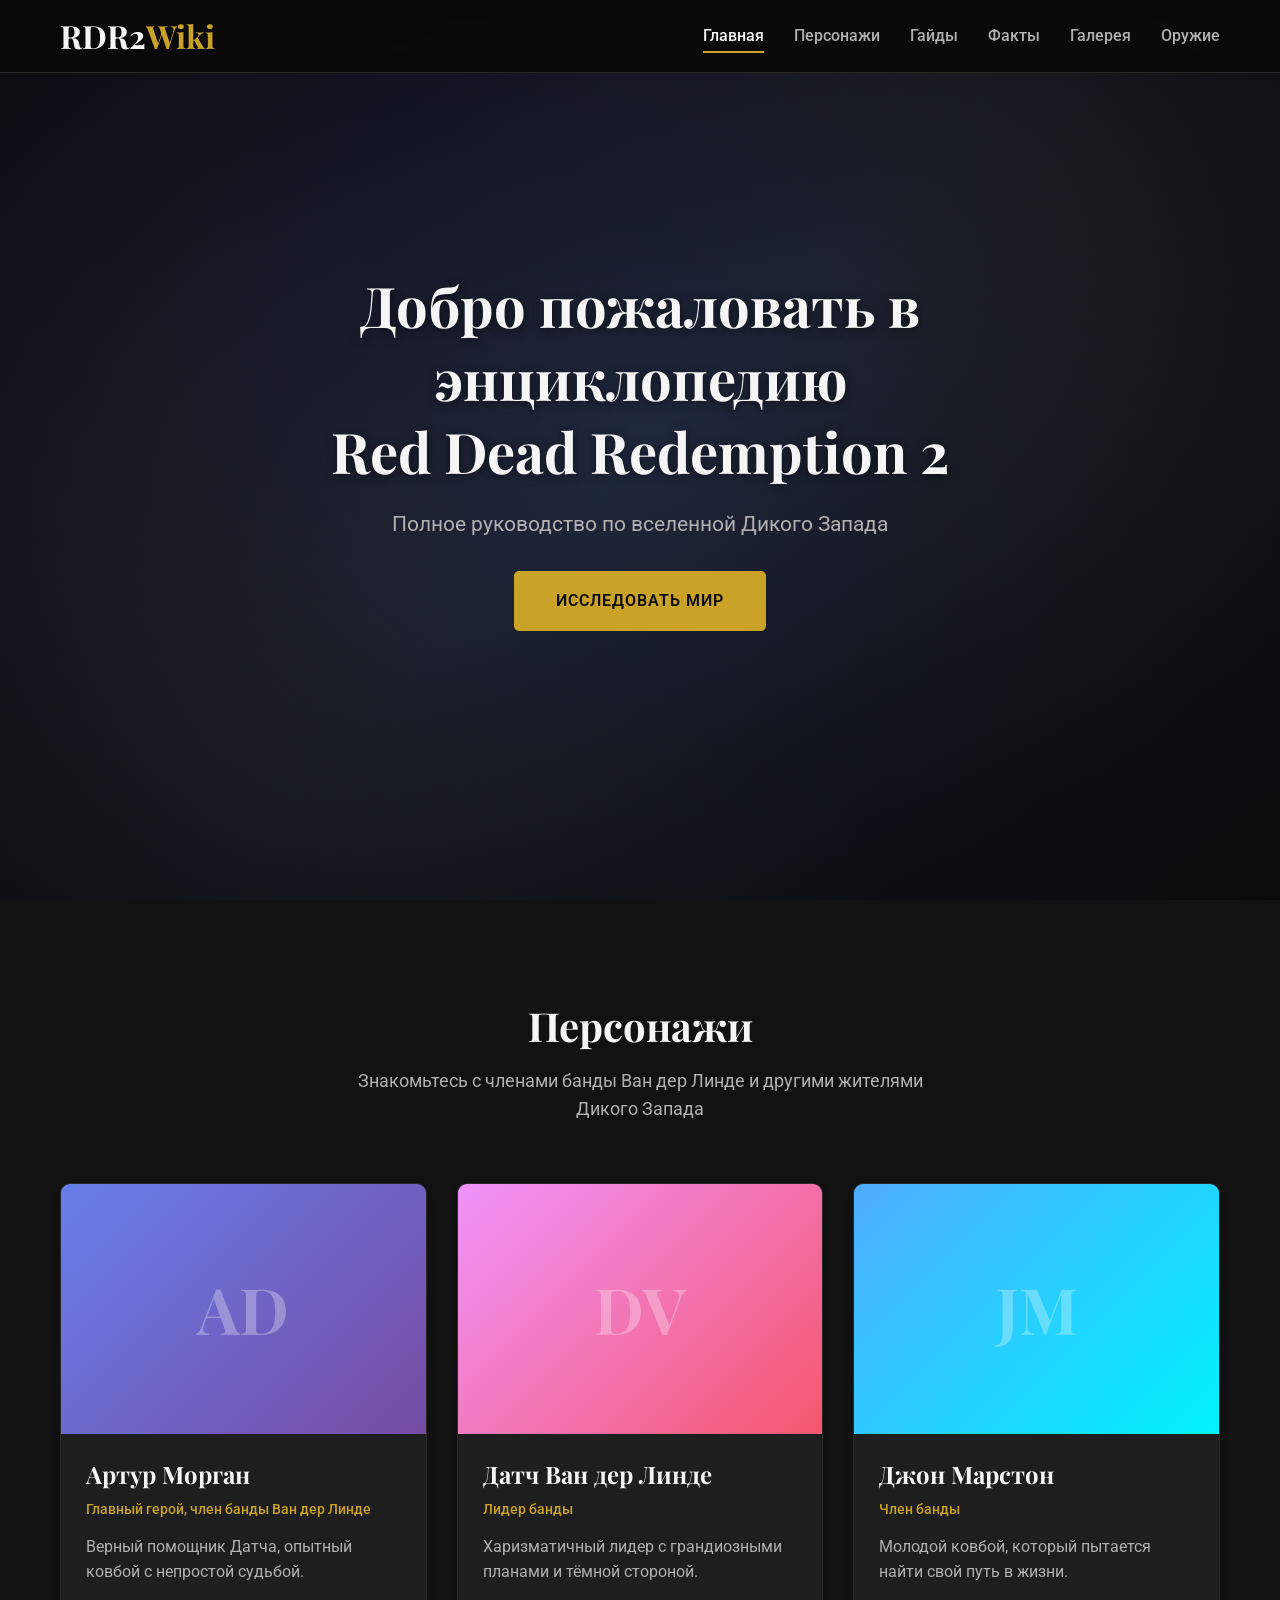
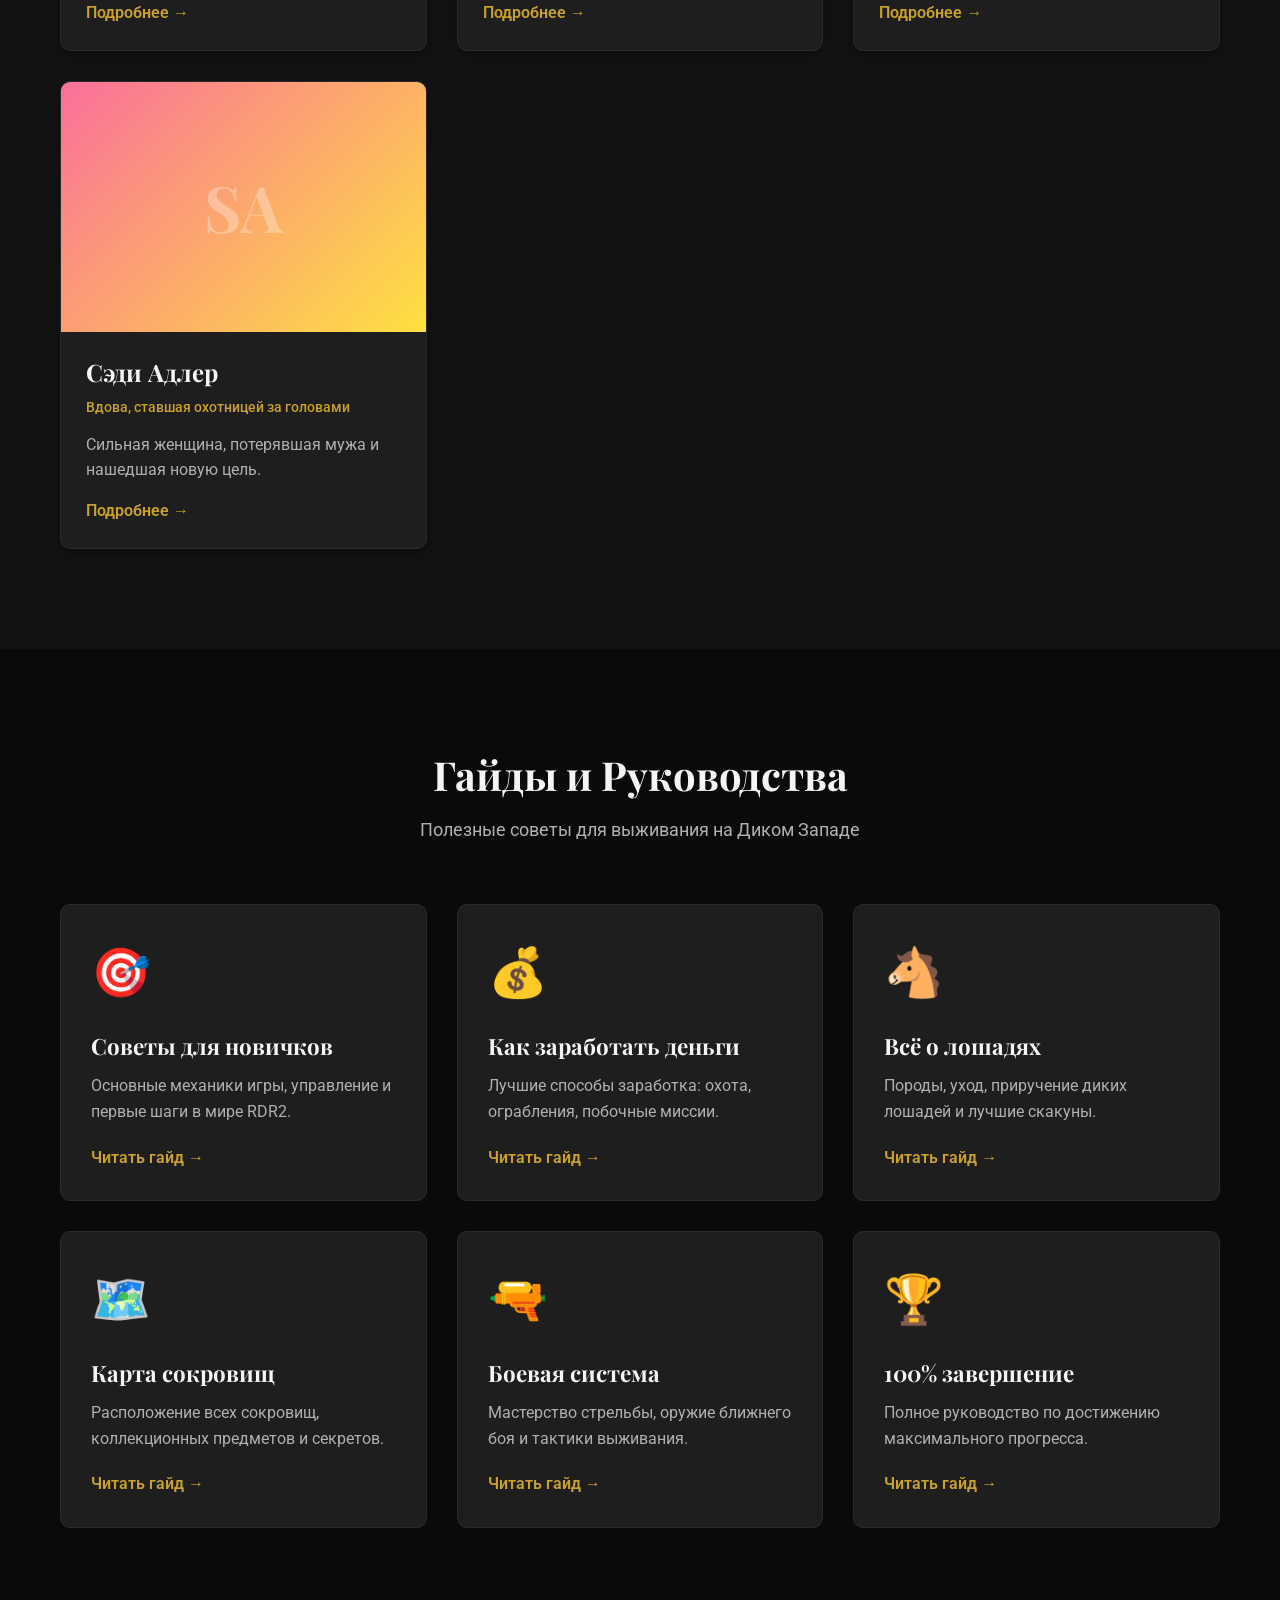
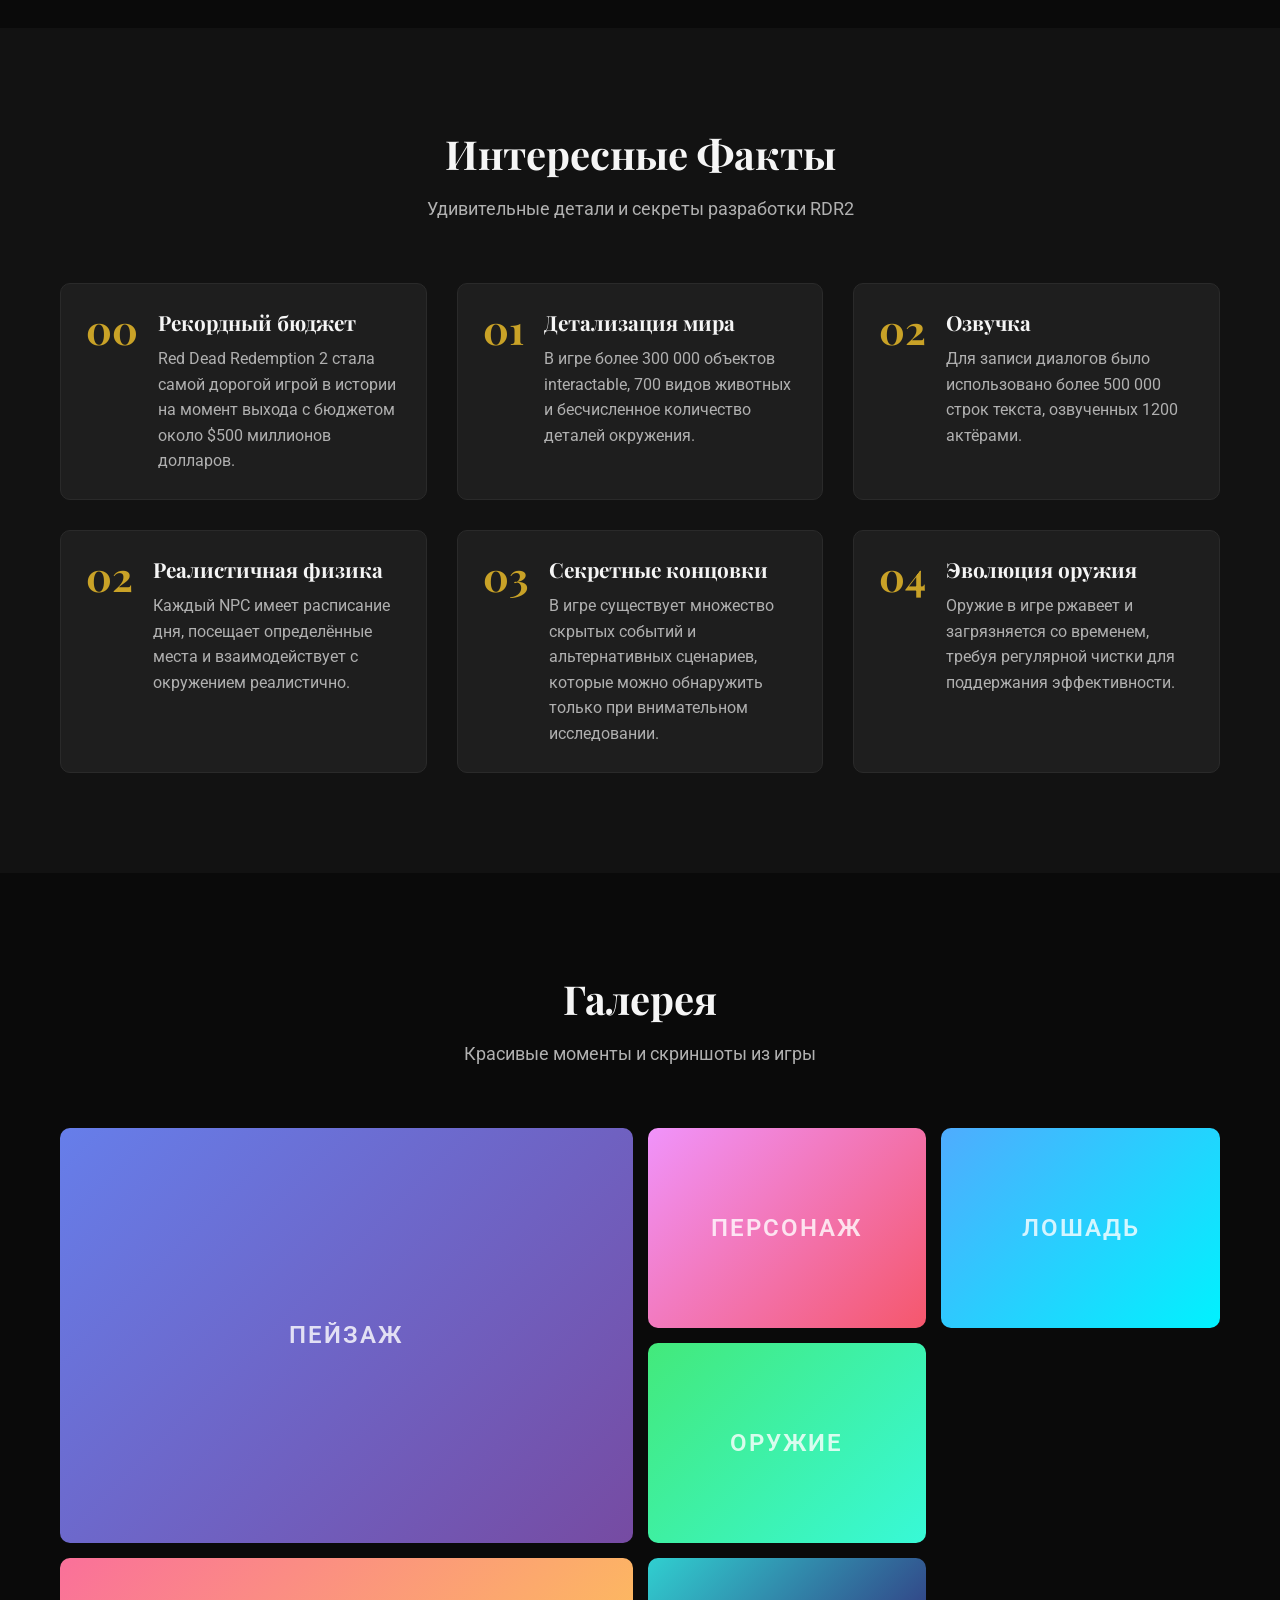
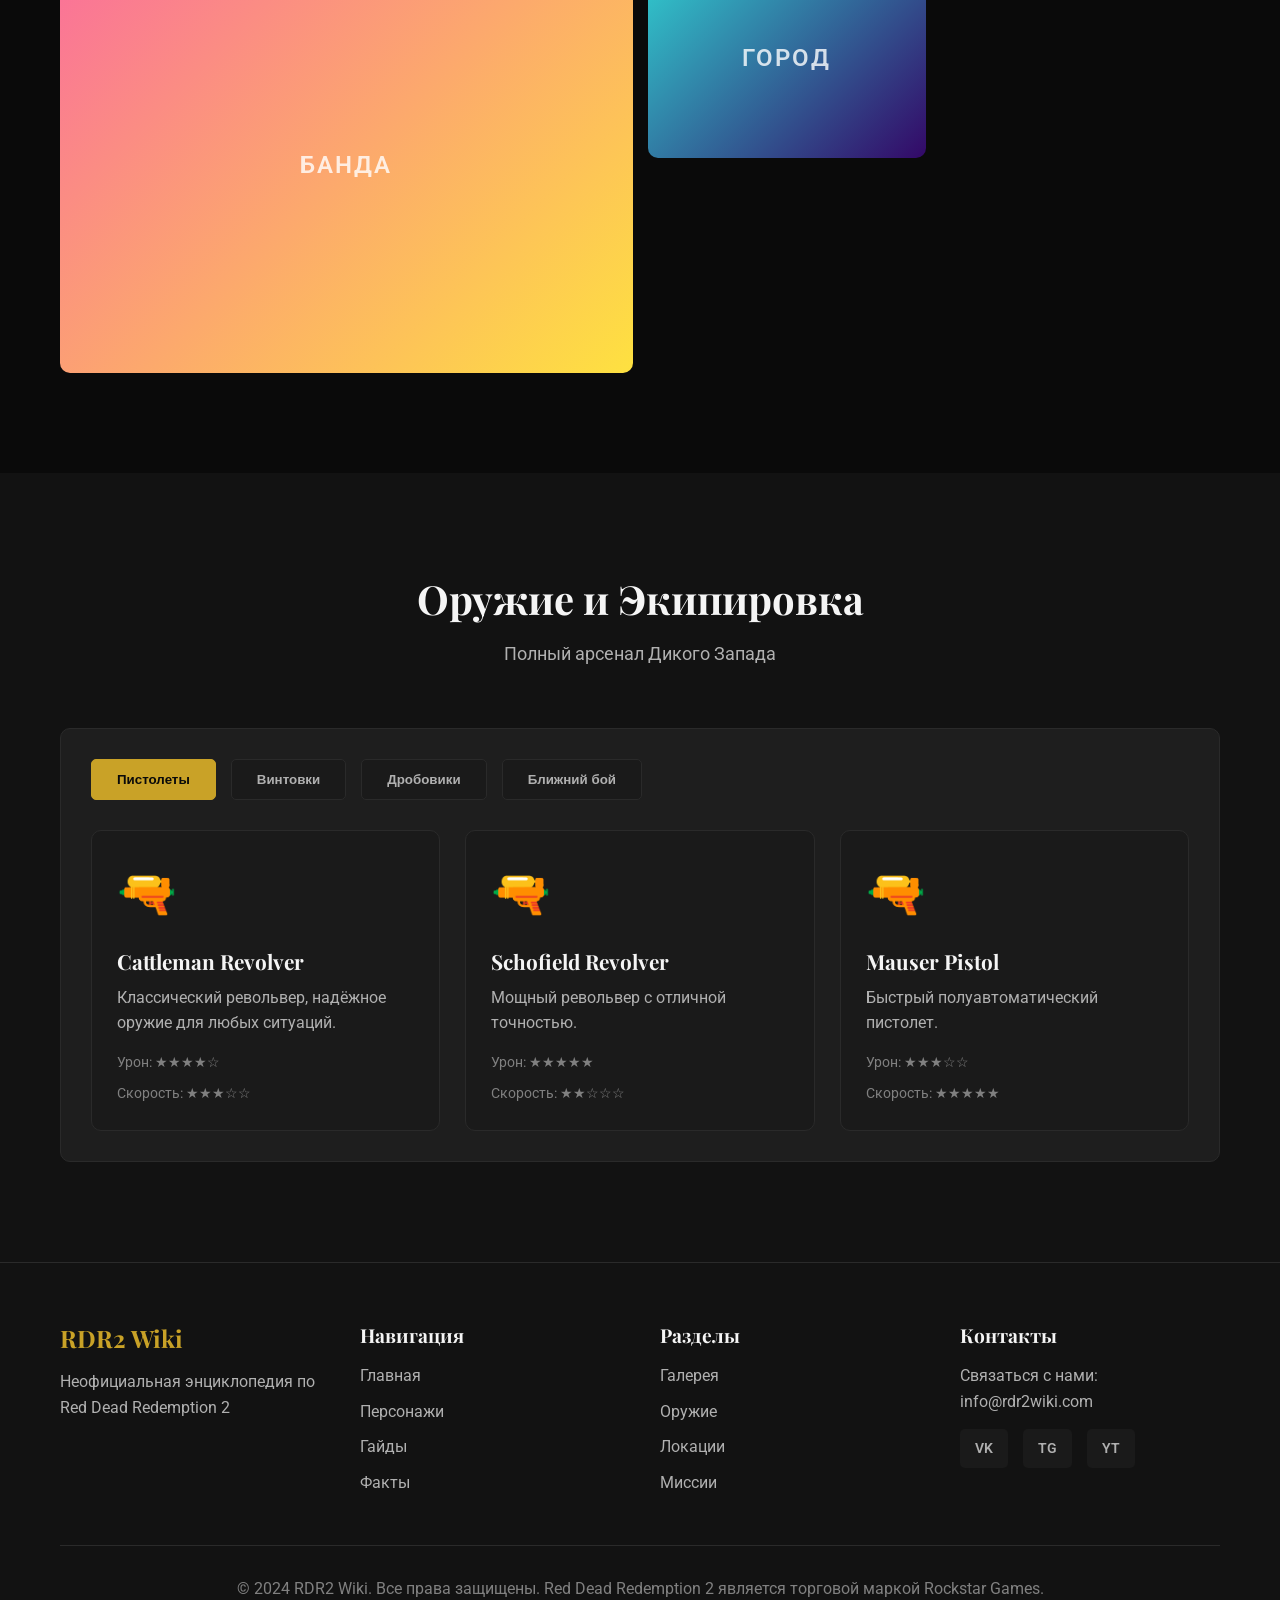
==== index.html @ 4869a769 "**RDR2 Encyclopedia Website Implementation** Key features implemented: - Created responsive dark-the" ====
<!DOCTYPE html>
<html lang="ru">
<head>
    <meta charset="UTF-8">
    <meta name="viewport" content="width=device-width, initial-scale=1.0">
    <title>RDR2 Encyclopedia - Red Dead Redemption 2</title>
    <link rel="stylesheet" href="styles.css">
    <link href="https://fonts.googleapis.com/css2?family=Playfair+Display:wght@400;700&family=Roboto:wght@300;400;500;700&display=swap" rel="stylesheet">
</head>
<body>
    <!-- Header / Navigation -->
    <header class="header">
        <div class="container">
            <div class="header-content">
                <div class="logo">
                    <h1>RDR2<span>Wiki</span></h1>
                </div>
                <nav class="nav">
                    <ul class="nav-list">
                        <li><a href="#home" class="nav-link active">Главная</a></li>
                        <li><a href="#characters" class="nav-link">Персонажи</a></li>
                        <li><a href="#guides" class="nav-link">Гайды</a></li>
                        <li><a href="#facts" class="nav-link">Факты</a></li>
                        <li><a href="#gallery" class="nav-link">Галерея</a></li>
                        <li><a href="#weapons" class="nav-link">Оружие</a></li>
                    </ul>
                </nav>
                <button class="mobile-menu-btn" aria-label="Меню">
                    <span></span>
                    <span></span>
                    <span></span>
                </button>
            </div>
        </div>
    </header>

    <!-- Mobile Menu -->
    <div class="mobile-menu">
        <ul class="mobile-nav-list">
            <li><a href="#home" class="mobile-nav-link">Главная</a></li>
            <li><a href="#characters" class="mobile-nav-link">Персонажи</a></li>
            <li><a href="#guides" class="mobile-nav-link">Гайды</a></li>
            <li><a href="#facts" class="mobile-nav-link">Факты</a></li>
            <li><a href="#gallery" class="mobile-nav-link">Галерея</a></li>
            <li><a href="#weapons" class="mobile-nav-link">Оружие</a></li>
        </ul>
    </div>

    <!-- Hero Section -->
    <section id="home" class="hero">
        <div class="hero-overlay"></div>
        <div class="container">
            <div class="hero-content">
                <h2 class="hero-title">Добро пожаловать в энциклопедию<br>Red Dead Redemption 2</h2>
                <p class="hero-subtitle">Полное руководство по вселенной Дикого Запада</p>
                <a href="#characters" class="btn btn-primary">Исследовать мир</a>
            </div>
        </div>
    </section>

    <!-- Characters Section -->
    <section id="characters" class="section characters">
        <div class="container">
            <h2 class="section-title">Персонажи</h2>
            <p class="section-subtitle">Знакомьтесь с членами банды Ван дер Линде и другими жителями Дикого Запада</p>
            
            <div class="characters-grid">
                <div class="character-card">
                    <div class="character-image" style="background: linear-gradient(135deg, #667eea 0%, #764ba2 100%);">
                        <div class="character-placeholder">AD</div>
                    </div>
                    <div class="character-info">
                        <h3>Артур Морган</h3>
                        <p class="character-role">Главный герой, член банды Ван дер Линде</p>
                        <p class="character-desc">Верный помощник Датча, опытный ковбой с непростой судьбой.</p>
                        <a href="#" class="character-link">Подробнее →</a>
                    </div>
                </div>

                <div class="character-card">
                    <div class="character-image" style="background: linear-gradient(135deg, #f093fb 0%, #f5576c 100%);">
                        <div class="character-placeholder">DV</div>
                    </div>
                    <div class="character-info">
                        <h3>Датч Ван дер Линде</h3>
                        <p class="character-role">Лидер банды</p>
                        <p class="character-desc">Харизматичный лидер с грандиозными планами и тёмной стороной.</p>
                        <a href="#" class="character-link">Подробнее →</a>
                    </div>
                </div>

                <div class="character-card">
                    <div class="character-image" style="background: linear-gradient(135deg, #4facfe 0%, #00f2fe 100%);">
                        <div class="character-placeholder">JM</div>
                    </div>
                    <div class="character-info">
                        <h3>Джон Марстон</h3>
                        <p class="character-role">Член банды</p>
                        <p class="character-desc">Молодой ковбой, который пытается найти свой путь в жизни.</p>
                        <a href="#" class="character-link">Подробнее →</a>
                    </div>
                </div>

                <div class="character-card">
                    <div class="character-image" style="background: linear-gradient(135deg, #fa709a 0%, #fee140 100%);">
                        <div class="character-placeholder">SA</div>
                    </div>
                    <div class="character-info">
                        <h3>Сэди Адлер</h3>
                        <p class="character-role">Вдова, ставшая охотницей за головами</p>
                        <p class="character-desc">Сильная женщина, потерявшая мужа и нашедшая новую цель.</p>
                        <a href="#" class="character-link">Подробнее →</a>
                    </div>
                </div>
            </div>
        </div>
    </section>

    <!-- Guides Section -->
    <section id="guides" class="section guides">
        <div class="container">
            <h2 class="section-title">Гайды и Руководства</h2>
            <p class="section-subtitle">Полезные советы для выживания на Диком Западе</p>
            
            <div class="guides-grid">
                <div class="guide-card">
                    <div class="guide-icon">🎯</div>
                    <h3>Советы для новичков</h3>
                    <p>Основные механики игры, управление и первые шаги в мире RDR2.</p>
                    <a href="#" class="guide-link">Читать гайд →</a>
                </div>

                <div class="guide-card">
                    <div class="guide-icon">💰</div>
                    <h3>Как заработать деньги</h3>
                    <p>Лучшие способы заработка: охота, ограбления, побочные миссии.</p>
                    <a href="#" class="guide-link">Читать гайд →</a>
                </div>

                <div class="guide-card">
                    <div class="guide-icon">🐴</div>
                    <h3>Всё о лошадях</h3>
                    <p>Породы, уход, приручение диких лошадей и лучшие скакуны.</p>
                    <a href="#" class="guide-link">Читать гайд →</a>
                </div>

                <div class="guide-card">
                    <div class="guide-icon">🗺️</div>
                    <h3>Карта сокровищ</h3>
                    <p>Расположение всех сокровищ, коллекционных предметов и секретов.</p>
                    <a href="#" class="guide-link">Читать гайд →</a>
                </div>

                <div class="guide-card">
                    <div class="guide-icon">🔫</div>
                    <h3>Боевая система</h3>
                    <p>Мастерство стрельбы, оружие ближнего боя и тактики выживания.</p>
                    <a href="#" class="guide-link">Читать гайд →</a>
                </div>

                <div class="guide-card">
                    <div class="guide-icon">🏆</div>
                    <h3>100% завершение</h3>
                    <p>Полное руководство по достижению максимального прогресса.</p>
                    <a href="#" class="guide-link">Читать гайд →</a>
                </div>
            </div>
        </div>
    </section>

    <!-- Facts Section -->
    <section id="facts" class="section facts">
        <div class="container">
            <h2 class="section-title">Интересные Факты</h2>
            <p class="section-subtitle">Удивительные детали и секреты разработки RDR2</p>
            
            <div class="facts-container">
                <div class="fact-item">
                    <div class="fact-number">01</div>
                    <div class="fact-content">
                        <h3>Рекордный бюджет</h3>
                        <p>Red Dead Redemption 2 стала самой дорогой игрой в истории на момент выхода с бюджетом около $500 миллионов долларов.</p>
                    </div>
                </div>

                <div class="fact-item">
                    <div class="fact-number">02</div>
                    <div class="fact-content">
                        <h3>Детализация мира</h3>
                        <p>В игре более 300 000 объектов interactable, 700 видов животных и бесчисленное количество деталей окружения.</p>
                    </div>
                </div>

                <div class="fact-item">
                    <div class="fact-number">03</div>
                    <div class="fact-content">
                        <h3>Озвучка</h3>
                        <p>Для записи диалогов было использовано более 500 000 строк текста, озвученных 1200 актёрами.</p>
                    </div>
                </div>

                <div class="fact-item">
                    <div class="fact-number">04</div>
                    <div class="fact-content">
                        <h3>Реалистичная физика</h3>
                        <p>Каждый NPC имеет расписание дня, посещает определённые места и взаимодействует с окружением реалистично.</p>
                    </div>
                </div>

                <div class="fact-item">
                    <div class="fact-number">05</div>
                    <div class="fact-content">
                        <h3>Секретные концовки</h3>
                        <p>В игре существует множество скрытых событий и альтернативных сценариев, которые можно обнаружить только при внимательном исследовании.</p>
                    </div>
                </div>

                <div class="fact-item">
                    <div class="fact-number">06</div>
                    <div class="fact-content">
                        <h3>Эволюция оружия</h3>
                        <p>Оружие в игре ржавеет и загрязняется со временем, требуя регулярной чистки для поддержания эффективности.</p>
                    </div>
                </div>
            </div>
        </div>
    </section>

    <!-- Gallery Section -->
    <section id="gallery" class="section gallery">
        <div class="container">
            <h2 class="section-title">Галерея</h2>
            <p class="section-subtitle">Красивые моменты и скриншоты из игры</p>
            
            <div class="gallery-grid">
                <div class="gallery-item large">
                    <div class="gallery-placeholder" style="background: linear-gradient(135deg, #667eea 0%, #764ba2 100%);">
                        <span>Пейзаж</span>
                    </div>
                </div>
                <div class="gallery-item">
                    <div class="gallery-placeholder" style="background: linear-gradient(135deg, #f093fb 0%, #f5576c 100%);">
                        <span>Персонаж</span>
                    </div>
                </div>
                <div class="gallery-item">
                    <div class="gallery-placeholder" style="background: linear-gradient(135deg, #4facfe 0%, #00f2fe 100%);">
                        <span>Лошадь</span>
                    </div>
                </div>
                <div class="gallery-item">
                    <div class="gallery-placeholder" style="background: linear-gradient(135deg, #43e97b 0%, #38f9d7 100%);">
                        <span>Оружие</span>
                    </div>
                </div>
                <div class="gallery-item large">
                    <div class="gallery-placeholder" style="background: linear-gradient(135deg, #fa709a 0%, #fee140 100%);">
                        <span>Банда</span>
                    </div>
                </div>
                <div class="gallery-item">
                    <div class="gallery-placeholder" style="background: linear-gradient(135deg, #30cfd0 0%, #330867 100%);">
                        <span>Город</span>
                    </div>
                </div>
            </div>
        </div>
    </section>

    <!-- Weapons Section -->
    <section id="weapons" class="section weapons">
        <div class="container">
            <h2 class="section-title">Оружие и Экипировка</h2>
            <p class="section-subtitle">Полный арсенал Дикого Запада</p>
            
            <div class="weapons-tabs">
                <div class="tab-buttons">
                    <button class="tab-btn active" data-tab="pistols">Пистолеты</button>
                    <button class="tab-btn" data-tab="rifles">Винтовки</button>
                    <button class="tab-btn" data-tab="shotguns">Дробовики</button>
                    <button class="tab-btn" data-tab="melee">Ближний бой</button>
                </div>

                <div class="tab-content active" id="pistols">
                    <div class="weapons-grid">
                        <div class="weapon-card">
                            <div class="weapon-icon">🔫</div>
                            <h3>Cattleman Revolver</h3>
                            <p>Классический револьвер, надёжное оружие для любых ситуаций.</p>
                            <div class="weapon-stats">
                                <span>Урон: ★★★★☆</span>
                                <span>Скорость: ★★★☆☆</span>
                            </div>
                        </div>
                        <div class="weapon-card">
                            <div class="weapon-icon">🔫</div>
                            <h3>Schofield Revolver</h3>
                            <p>Мощный револьвер с отличной точностью.</p>
                            <div class="weapon-stats">
                                <span>Урон: ★★★★★</span>
                                <span>Скорость: ★★☆☆☆</span>
                            </div>
                        </div>
                        <div class="weapon-card">
                            <div class="weapon-icon">🔫</div>
                            <h3>Mauser Pistol</h3>
                            <p>Быстрый полуавтоматический пистолет.</p>
                            <div class="weapon-stats">
                                <span>Урон: ★★★☆☆</span>
                                <span>Скорость: ★★★★★</span>
                            </div>
                        </div>
                    </div>
                </div>

                <div class="tab-content" id="rifles">
                    <div class="weapons-grid">
                        <div class="weapon-card">
                            <div class="weapon-icon">🎯</div>
                            <h3>Bolt Action Rifle</h3>
                            <p>Точная винтовка для дальних дистанций.</p>
                            <div class="weapon-stats">
                                <span>Урон: ★★★★★</span>
                                <span>Дальность: ★★★★★</span>
                            </div>
                        </div>
                        <div class="weapon-card">
                            <div class="weapon-icon">🎯</div>
                            <h3>Repeater Carbine</h3>
                            <p>Универсальная винтовка для средних дистанций.</p>
                            <div class="weapon-stats">
                                <span>Урон: ★★★★☆</span>
                                <span>Скорость: ★★★★☆</span>
                            </div>
                        </div>
                    </div>
                </div>

                <div class="tab-content" id="shotguns">
                    <div class="weapons-grid">
                        <div class="weapon-card">
                            <div class="weapon-icon">💥</div>
                            <h3>Pump-Action Shotgun</h3>
                            <p>Мощный дробовик для ближнего боя.</p>
                            <div class="weapon-stats">
                                <span>Урон: ★★★★★</span>
                                <span>Дальность: ★★☆☆☆</span>
                            </div>
                        </div>
                        <div class="weapon-card">
                            <div class="weapon-icon">💥</div>
                            <h3>Double Barrel Shotgun</h3>
                            <p>Двустволка с devastating уроном.</p>
                            <div class="weapon-stats">
                                <span>Урон: ★★★★★</span>
                                <span>Скорость: ★★★☆☆</span>
                            </div>
                        </div>
                    </div>
                </div>

                <div class="tab-content" id="melee">
                    <div class="weapons-grid">
                        <div class="weapon-card">
                            <div class="weapon-icon">🗡️</div>
                            <h3>Kansas Knife</h3>
                            <p>Надёжный нож для ближнего боя.</p>
                            <div class="weapon-stats">
                                <span>Урон: ★★★☆☆</span>
                                <span>Скорость: ★★★★★</span>
                            </div>
                        </div>
                        <div class="weapon-card">
                            <div class="weapon-icon">🪓</div>
                            <h3>Hatchet</h3>
                            <p>Топор для рубки и боя.</p>
                            <div class="weapon-stats">
                                <span>Урон: ★★★★☆</span>
                                <span>Скорость: ★★★☆☆</span>
                            </div>
                        </div>
                    </div>
                </div>
            </div>
        </div>
    </section>

    <!-- Footer -->
    <footer class="footer">
        <div class="container">
            <div class="footer-content">
                <div class="footer-section">
                    <h3>RDR2 Wiki</h3>
                    <p>Неофициальная энциклопедия по Red Dead Redemption 2</p>
                </div>
                <div class="footer-section">
                    <h4>Навигация</h4>
                    <ul>
                        <li><a href="#home">Главная</a></li>
                        <li><a href="#characters">Персонажи</a></li>
                        <li><a href="#guides">Гайды</a></li>
                        <li><a href="#facts">Факты</a></li>
                    </ul>
                </div>
                <div class="footer-section">
                    <h4>Разделы</h4>
                    <ul>
                        <li><a href="#gallery">Галерея</a></li>
                        <li><a href="#weapons">Оружие</a></li>
                        <li><a href="#">Локации</a></li>
                        <li><a href="#">Миссии</a></li>
                    </ul>
                </div>
                <div class="footer-section">
                    <h4>Контакты</h4>
                    <p>Связаться с нами: info@rdr2wiki.com</p>
                    <div class="social-links">
                        <a href="#" class="social-link">VK</a>
                        <a href="#" class="social-link">TG</a>
                        <a href="#" class="social-link">YT</a>
                    </div>
                </div>
            </div>
            <div class="footer-bottom">
                <p>&copy; 2024 RDR2 Wiki. Все права защищены. Red Dead Redemption 2 является торговой маркой Rockstar Games.</p>
            </div>
        </div>
    </footer>

    <script src="script.js"></script>
</body>
</html>
---- styles.css ----
/* ===================================
   RDR2 Encyclopedia - Main Styles
   =================================== */

/* CSS Variables */
:root {
    --bg-primary: #0a0a0a;
    --bg-secondary: #121212;
    --bg-tertiary: #1a1a1a;
    --bg-card: #1e1e1e;
    --text-primary: #f5f5f5;
    --text-secondary: #b0b0b0;
    --text-muted: #808080;
    --accent-primary: #c9a227;
    --accent-secondary: #d4af37;
    --accent-dark: #8b6914;
    --border-color: #2a2a2a;
    --shadow: 0 4px 6px rgba(0, 0, 0, 0.3);
    --shadow-lg: 0 10px 30px rgba(0, 0, 0, 0.5);
    --transition: all 0.3s ease;
}

/* Reset & Base Styles */
* {
    margin: 0;
    padding: 0;
    box-sizing: border-box;
}

html {
    scroll-behavior: smooth;
}

body {
    font-family: 'Roboto', sans-serif;
    background-color: var(--bg-primary);
    color: var(--text-primary);
    line-height: 1.6;
    overflow-x: hidden;
}

.container {
    max-width: 1200px;
    margin: 0 auto;
    padding: 0 20px;
}

/* Typography */
h1, h2, h3, h4, h5, h6 {
    font-family: 'Playfair Display', serif;
    font-weight: 700;
    line-height: 1.3;
}

a {
    text-decoration: none;
    color: inherit;
    transition: var(--transition);
}

/* ===================================
   Header & Navigation
   =================================== */
.header {
    position: fixed;
    top: 0;
    left: 0;
    width: 100%;
    z-index: 1000;
    background-color: rgba(10, 10, 10, 0.95);
    backdrop-filter: blur(10px);
    border-bottom: 1px solid var(--border-color);
    padding: 15px 0;
}

.header-content {
    display: flex;
    justify-content: space-between;
    align-items: center;
}

.logo h1 {
    font-size: 2rem;
    color: var(--text-primary);
}

.logo span {
    color: var(--accent-primary);
}

.nav-list {
    display: flex;
    list-style: none;
    gap: 30px;
}

.nav-link {
    color: var(--text-secondary);
    font-weight: 500;
    padding: 8px 0;
    position: relative;
}

.nav-link::after {
    content: '';
    position: absolute;
    bottom: 0;
    left: 0;
    width: 0;
    height: 2px;
    background-color: var(--accent-primary);
    transition: var(--transition);
}

.nav-link:hover,
.nav-link.active {
    color: var(--text-primary);
}

.nav-link:hover::after,
.nav-link.active::after {
    width: 100%;
}

/* Mobile Menu Button */
.mobile-menu-btn {
    display: none;
    flex-direction: column;
    gap: 5px;
    background: none;
    border: none;
    cursor: pointer;
    padding: 5px;
}

.mobile-menu-btn span {
    display: block;
    width: 25px;
    height: 3px;
    background-color: var(--text-primary);
    transition: var(--transition);
}

/* Mobile Menu */
.mobile-menu {
    display: none;
    position: fixed;
    top: 70px;
    left: 0;
    width: 100%;
    background-color: var(--bg-secondary);
    border-bottom: 1px solid var(--border-color);
    padding: 20px 0;
    z-index: 999;
}

.mobile-nav-list {
    list-style: none;
    display: flex;
    flex-direction: column;
    gap: 15px;
}

.mobile-nav-link {
    display: block;
    padding: 10px 20px;
    color: var(--text-secondary);
    font-weight: 500;
}

.mobile-nav-link:hover {
    color: var(--accent-primary);
    background-color: var(--bg-tertiary);
}

/* ===================================
   Hero Section
   =================================== */
.hero {
    position: relative;
    height: 100vh;
    min-height: 600px;
    display: flex;
    align-items: center;
    justify-content: center;
    background: linear-gradient(135deg, #1a1a2e 0%, #16213e 50%, #0f0f0f 100%);
    overflow: hidden;
}

.hero::before {
    content: '';
    position: absolute;
    top: 0;
    left: 0;
    width: 100%;
    height: 100%;
    background-image: 
        radial-gradient(circle at 20% 80%, rgba(201, 162, 39, 0.1) 0%, transparent 50%),
        radial-gradient(circle at 80% 20%, rgba(201, 162, 39, 0.1) 0%, transparent 50%);
}

.hero-overlay {
    position: absolute;
    top: 0;
    left: 0;
    width: 100%;
    height: 100%;
    background: radial-gradient(ellipse at center, transparent 0%, rgba(10, 10, 10, 0.8) 100%);
}

.hero-content {
    position: relative;
    z-index: 1;
    text-align: center;
    max-width: 800px;
    padding: 0 20px;
}

.hero-title {
    font-size: 3.5rem;
    margin-bottom: 20px;
    color: var(--text-primary);
    text-shadow: 0 2px 10px rgba(0, 0, 0, 0.5);
}

.hero-subtitle {
    font-size: 1.3rem;
    color: var(--text-secondary);
    margin-bottom: 30px;
}

.btn {
    display: inline-block;
    padding: 15px 40px;
    border-radius: 5px;
    font-weight: 600;
    text-transform: uppercase;
    letter-spacing: 1px;
    transition: var(--transition);
    cursor: pointer;
}

.btn-primary {
    background-color: var(--accent-primary);
    color: var(--bg-primary);
    border: 2px solid var(--accent-primary);
}

.btn-primary:hover {
    background-color: transparent;
    color: var(--accent-primary);
}

/* ===================================
   Sections
   =================================== */
.section {
    padding: 100px 0;
}

.section:nth-child(even) {
    background-color: var(--bg-secondary);
}

.section-title {
    font-size: 2.5rem;
    text-align: center;
    margin-bottom: 15px;
    color: var(--text-primary);
}

.section-subtitle {
    text-align: center;
    color: var(--text-secondary);
    font-size: 1.1rem;
    margin-bottom: 60px;
    max-width: 600px;
    margin-left: auto;
    margin-right: auto;
}

/* ===================================
   Characters Section
   =================================== */
.characters-grid {
    display: grid;
    grid-template-columns: repeat(auto-fit, minmax(280px, 1fr));
    gap: 30px;
}

.character-card {
    background-color: var(--bg-card);
    border-radius: 10px;
    overflow: hidden;
    box-shadow: var(--shadow);
    transition: var(--transition);
    border: 1px solid var(--border-color);
}

.character-card:hover {
    transform: translateY(-10px);
    box-shadow: var(--shadow-lg);
}

.character-image {
    height: 250px;
    display: flex;
    align-items: center;
    justify-content: center;
}

.character-placeholder {
    font-size: 4rem;
    font-family: 'Playfair Display', serif;
    font-weight: 700;
    color: rgba(255, 255, 255, 0.3);
}

.character-info {
    padding: 25px;
}

.character-info h3 {
    font-size: 1.5rem;
    margin-bottom: 8px;
    color: var(--text-primary);
}

.character-role {
    color: var(--accent-primary);
    font-weight: 500;
    margin-bottom: 12px;
    font-size: 0.9rem;
}

.character-desc {
    color: var(--text-secondary);
    margin-bottom: 15px;
    line-height: 1.6;
}

.character-link {
    color: var(--accent-primary);
    font-weight: 600;
}

.character-link:hover {
    color: var(--accent-secondary);
}

/* ===================================
   Guides Section
   =================================== */
.guides-grid {
    display: grid;
    grid-template-columns: repeat(auto-fit, minmax(300px, 1fr));
    gap: 30px;
}

.guide-card {
    background-color: var(--bg-card);
    padding: 30px;
    border-radius: 10px;
    border: 1px solid var(--border-color);
    transition: var(--transition);
}

.guide-card:hover {
    border-color: var(--accent-primary);
    transform: translateY(-5px);
}

.guide-icon {
    font-size: 3rem;
    margin-bottom: 20px;
}

.guide-card h3 {
    font-size: 1.4rem;
    margin-bottom: 12px;
    color: var(--text-primary);
}

.guide-card p {
    color: var(--text-secondary);
    margin-bottom: 20px;
    line-height: 1.6;
}

.guide-link {
    color: var(--accent-primary);
    font-weight: 600;
}

.guide-link:hover {
    color: var(--accent-secondary);
}

/* ===================================
   Facts Section
   =================================== */
.facts-container {
    display: grid;
    grid-template-columns: repeat(auto-fit, minmax(350px, 1fr));
    gap: 30px;
}

.fact-item {
    display: flex;
    gap: 20px;
    background-color: var(--bg-card);
    padding: 25px;
    border-radius: 10px;
    border: 1px solid var(--border-color);
    transition: var(--transition);
}

.fact-item:hover {
    border-color: var(--accent-primary);
}

.fact-number {
    font-size: 2.5rem;
    font-family: 'Playfair Display', serif;
    font-weight: 700;
    color: var(--accent-primary);
    line-height: 1;
}

.fact-content h3 {
    font-size: 1.3rem;
    margin-bottom: 10px;
    color: var(--text-primary);
}

.fact-content p {
    color: var(--text-secondary);
    line-height: 1.6;
}

/* ===================================
   Gallery Section
   =================================== */
.gallery-grid {
    display: grid;
    grid-template-columns: repeat(4, 1fr);
    grid-auto-rows: 200px;
    gap: 15px;
}

.gallery-item {
    border-radius: 10px;
    overflow: hidden;
    cursor: pointer;
    transition: var(--transition);
}

.gallery-item:hover {
    transform: scale(1.05);
}

.gallery-item.large {
    grid-column: span 2;
    grid-row: span 2;
}

.gallery-placeholder {
    width: 100%;
    height: 100%;
    display: flex;
    align-items: center;
    justify-content: center;
    font-size: 1.5rem;
    font-weight: 600;
    color: rgba(255, 255, 255, 0.8);
    text-transform: uppercase;
    letter-spacing: 2px;
}

/* ===================================
   Weapons Section
   =================================== */
.weapons-tabs {
    background-color: var(--bg-card);
    border-radius: 10px;
    padding: 30px;
    border: 1px solid var(--border-color);
}

.tab-buttons {
    display: flex;
    gap: 15px;
    margin-bottom: 30px;
    flex-wrap: wrap;
}

.tab-btn {
    padding: 12px 25px;
    background-color: var(--bg-tertiary);
    border: 1px solid var(--border-color);
    color: var(--text-secondary);
    font-weight: 600;
    border-radius: 5px;
    cursor: pointer;
    transition: var(--transition);
}

.tab-btn:hover {
    border-color: var(--accent-primary);
    color: var(--text-primary);
}

.tab-btn.active {
    background-color: var(--accent-primary);
    border-color: var(--accent-primary);
    color: var(--bg-primary);
}

.tab-content {
    display: none;
}

.tab-content.active {
    display: block;
}

.weapons-grid {
    display: grid;
    grid-template-columns: repeat(auto-fit, minmax(280px, 1fr));
    gap: 25px;
}

.weapon-card {
    background-color: var(--bg-tertiary);
    padding: 25px;
    border-radius: 10px;
    border: 1px solid var(--border-color);
    transition: var(--transition);
}

.weapon-card:hover {
    border-color: var(--accent-primary);
}

.weapon-icon {
    font-size: 3rem;
    margin-bottom: 15px;
}

.weapon-card h3 {
    font-size: 1.3rem;
    margin-bottom: 10px;
    color: var(--text-primary);
}

.weapon-card p {
    color: var(--text-secondary);
    margin-bottom: 15px;
    line-height: 1.6;
}

.weapon-stats {
    display: flex;
    flex-direction: column;
    gap: 8px;
    font-size: 0.9rem;
    color: var(--text-muted);
}

/* ===================================
   Footer
   =================================== */
.footer {
    background-color: var(--bg-secondary);
    border-top: 1px solid var(--border-color);
    padding: 60px 0 30px;
}

.footer-content {
    display: grid;
    grid-template-columns: repeat(auto-fit, minmax(250px, 1fr));
    gap: 40px;
    margin-bottom: 40px;
}

.footer-section h3 {
    font-size: 1.5rem;
    margin-bottom: 15px;
    color: var(--accent-primary);
}

.footer-section h4 {
    font-size: 1.2rem;
    margin-bottom: 15px;
    color: var(--text-primary);
}

.footer-section p {
    color: var(--text-secondary);
    line-height: 1.6;
}

.footer-section ul {
    list-style: none;
}

.footer-section ul li {
    margin-bottom: 10px;
}

.footer-section ul li a {
    color: var(--text-secondary);
}

.footer-section ul li a:hover {
    color: var(--accent-primary);
}

.social-links {
    display: flex;
    gap: 15px;
    margin-top: 15px;
}

.social-link {
    display: inline-block;
    padding: 8px 15px;
    background-color: var(--bg-tertiary);
    border-radius: 5px;
    color: var(--text-secondary);
    font-weight: 600;
    font-size: 0.9rem;
}

.social-link:hover {
    background-color: var(--accent-primary);
    color: var(--bg-primary);
}

.footer-bottom {
    text-align: center;
    padding-top: 30px;
    border-top: 1px solid var(--border-color);
    color: var(--text-muted);
}

/* ===================================
   Responsive Design
   =================================== */
@media (max-width: 992px) {
    .gallery-grid {
        grid-template-columns: repeat(3, 1fr);
    }
    
    .hero-title {
        font-size: 2.8rem;
    }
}

@media (max-width: 768px) {
    .nav {
        display: none;
    }
    
    .mobile-menu-btn {
        display: flex;
    }
    
    .mobile-menu.active {
        display: block;
    }
    
    .hero-title {
        font-size: 2.2rem;
    }
    
    .hero-subtitle {
        font-size: 1.1rem;
    }
    
    .section-title {
        font-size: 2rem;
    }
    
    .facts-container {
        grid-template-columns: 1fr;
    }
    
    .gallery-grid {
        grid-template-columns: repeat(2, 1fr);
    }
    
    .gallery-item.large {
        grid-column: span 2;
    }
    
    .tab-buttons {
        justify-content: center;
    }
    
    .footer-content {
        grid-template-columns: 1fr;
        gap: 30px;
    }
}

@media (max-width: 480px) {
    .hero-title {
        font-size: 1.8rem;
    }
    
    .characters-grid,
    .guides-grid {
        grid-template-columns: 1fr;
    }
    
    .gallery-grid {
        grid-template-columns: 1fr;
    }
    
    .gallery-item.large {
        grid-column: span 1;
    }
    
    .weapons-grid {
        grid-template-columns: 1fr;
    }
}

/* ===================================
   Animations
   =================================== */
@keyframes fadeIn {
    from {
        opacity: 0;
        transform: translateY(20px);
    }
    to {
        opacity: 1;
        transform: translateY(0);
    }
}

.section {
    animation: fadeIn 0.6s ease-out;
}

/* Scroll indicator for mobile menu */
.mobile-menu-btn.active span:nth-child(1) {
    transform: rotate(45deg) translate(5px, 5px);
}

.mobile-menu-btn.active span:nth-child(2) {
    opacity: 0;
}

.mobile-menu-btn.active span:nth-child(3) {
    transform: rotate(-45deg) translate(7px, -6px);
}
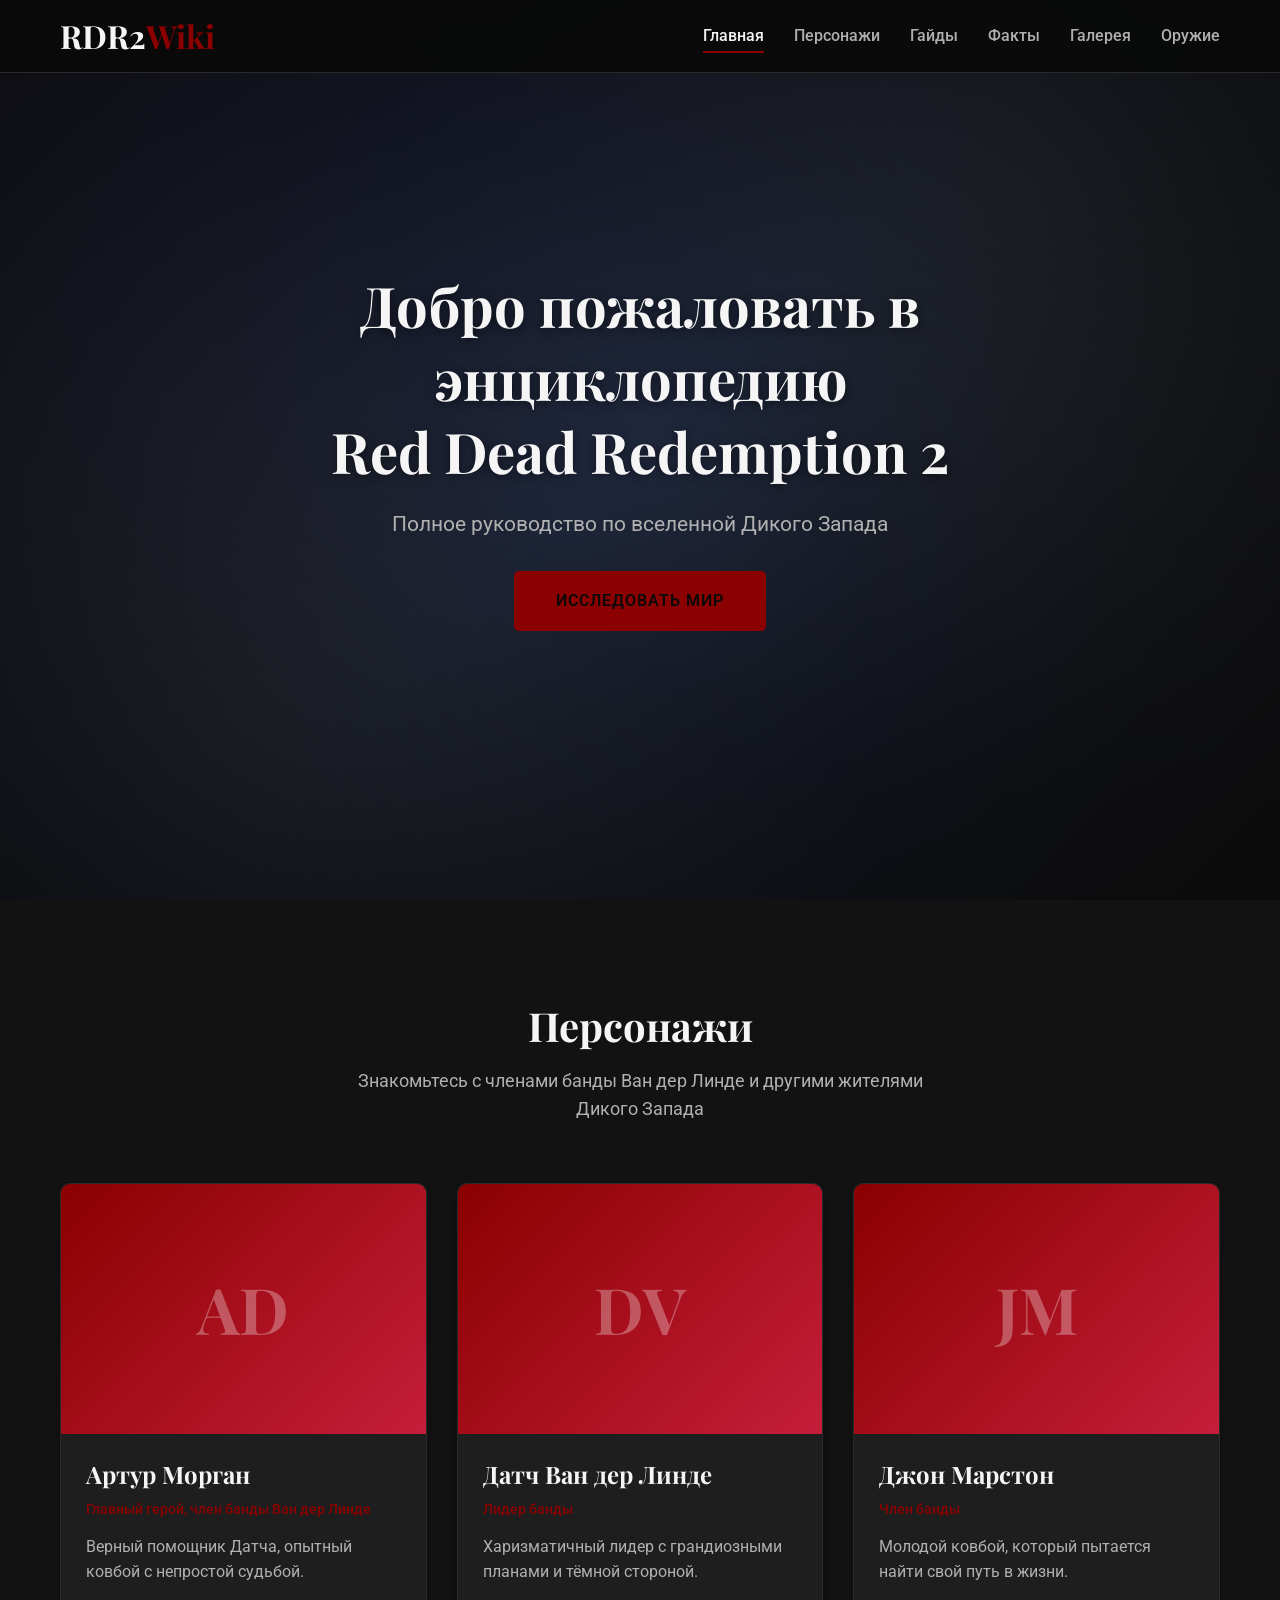
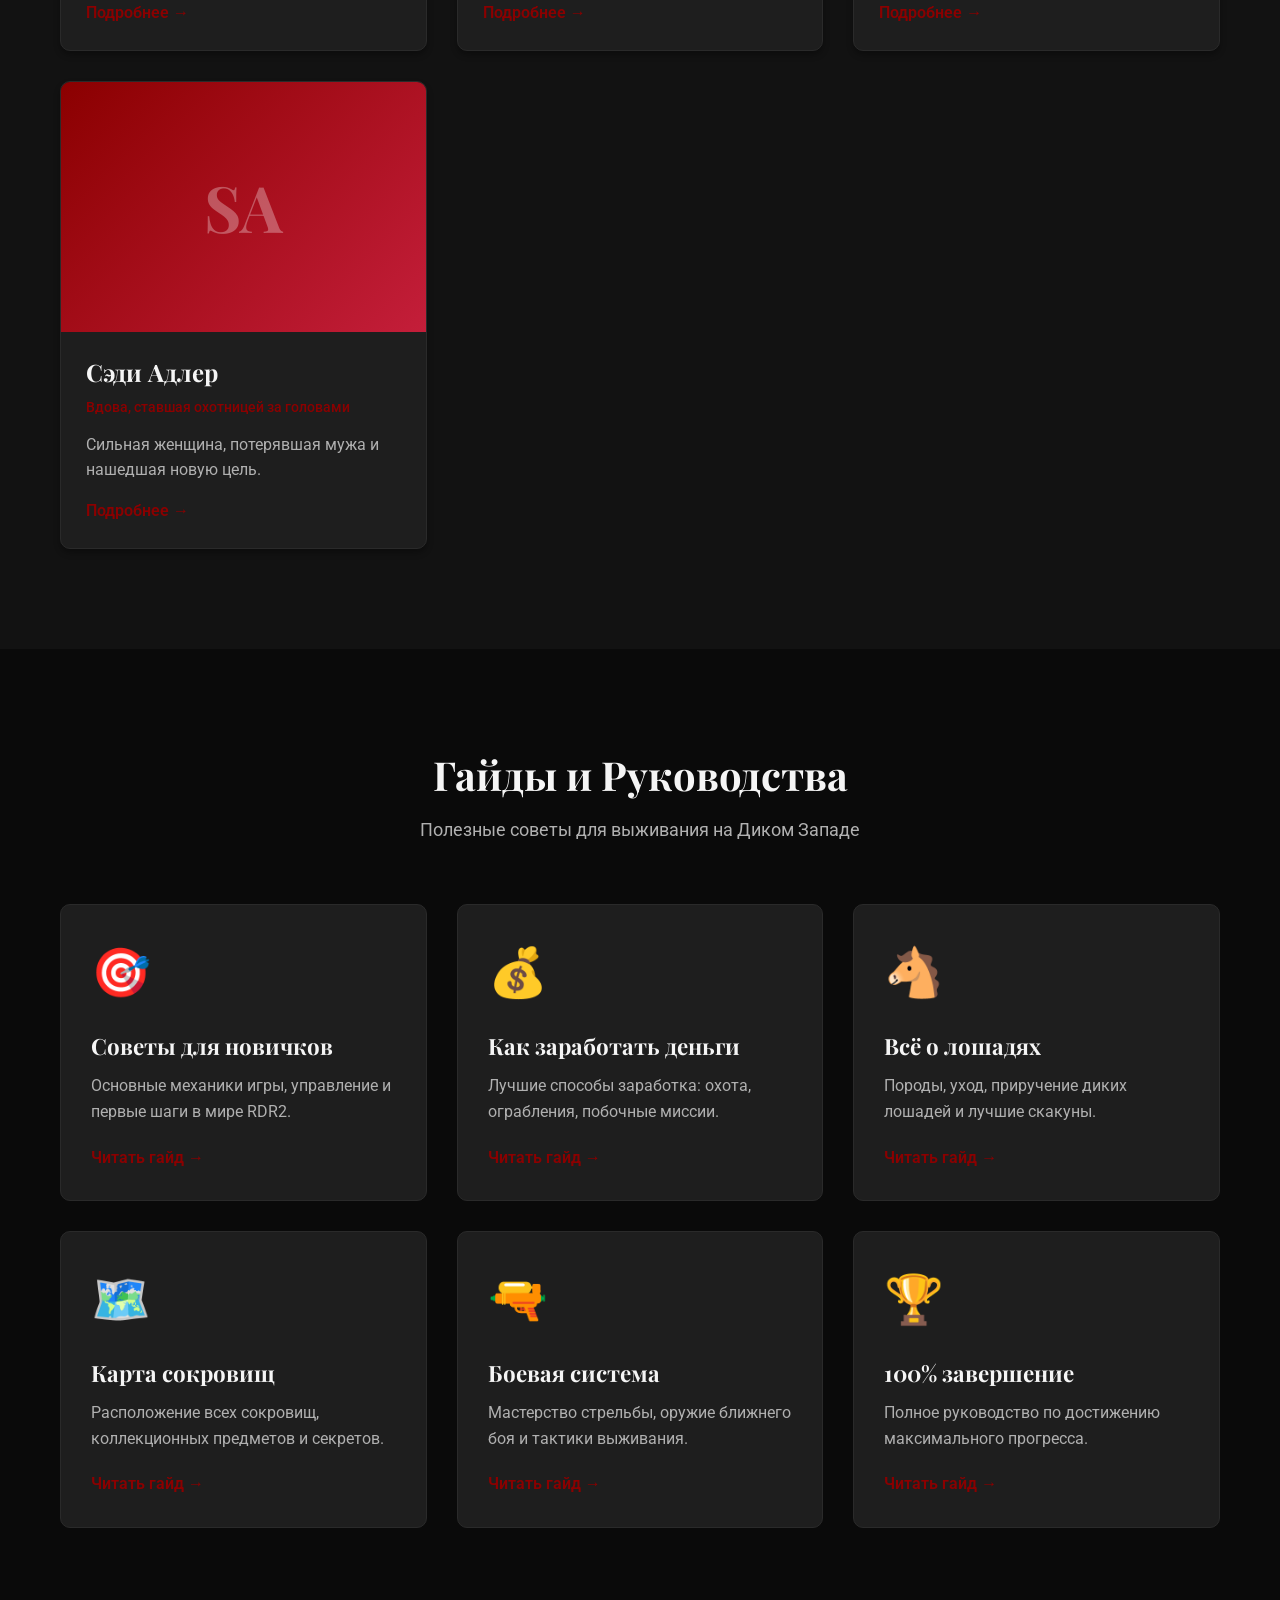
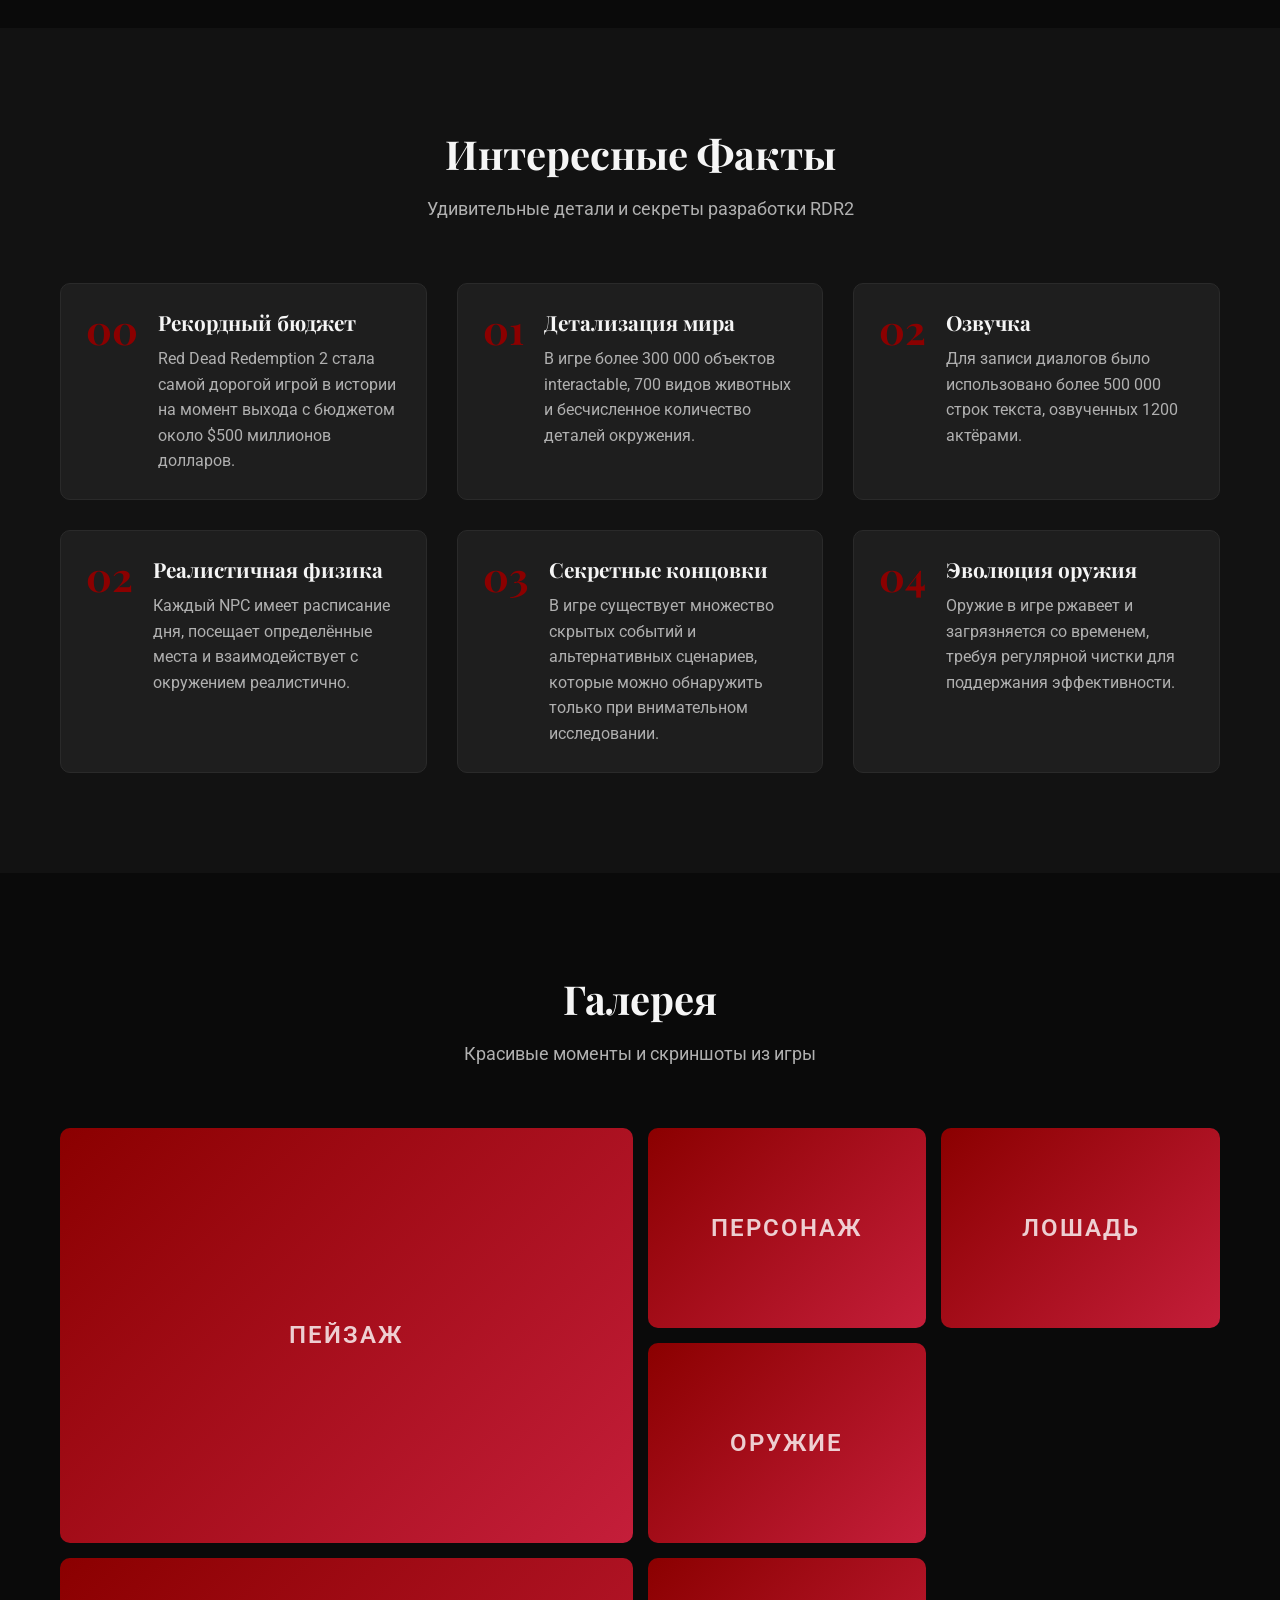
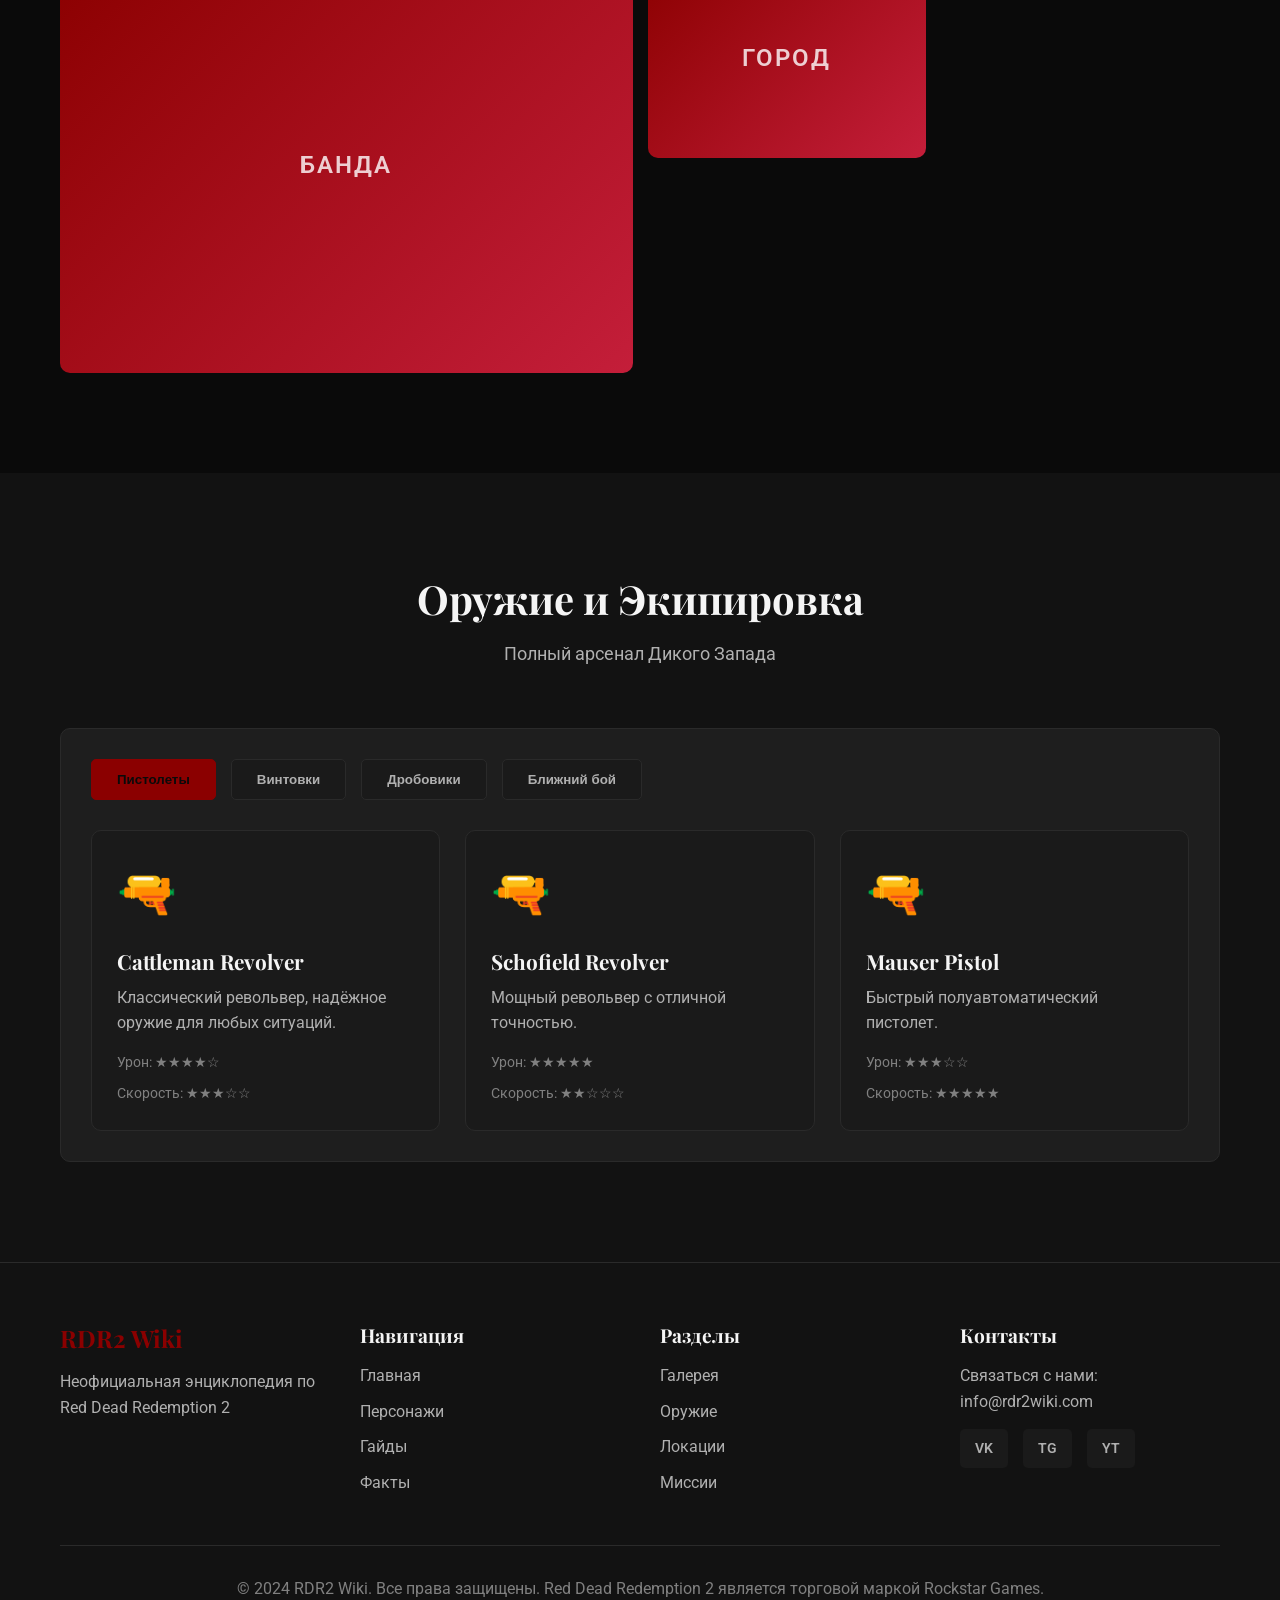
==== commit 9928d63b: "update branch" ====
--- a/index.html
+++ b/index.html
@@ -66,50 +66,50 @@
             
             <div class="characters-grid">
                 <div class="character-card">
-                    <div class="character-image" style="background: linear-gradient(135deg, #667eea 0%, #764ba2 100%);">
+                    <div class="character-image" style="background: linear-gradient(135deg, #8b0000 0%, #c41e3a 100%);">
                         <div class="character-placeholder">AD</div>
                     </div>
                     <div class="character-info">
                         <h3>Артур Морган</h3>
                         <p class="character-role">Главный герой, член банды Ван дер Линде</p>
                         <p class="character-desc">Верный помощник Датча, опытный ковбой с непростой судьбой.</p>
-                        <a href="#" class="character-link">Подробнее →</a>
+                        <a href="character-arthur.html" class="character-link">Подробнее →</a>
                     </div>
                 </div>
 
                 <div class="character-card">
-                    <div class="character-image" style="background: linear-gradient(135deg, #f093fb 0%, #f5576c 100%);">
+                    <div class="character-image" style="background: linear-gradient(135deg, #8b0000 0%, #c41e3a 100%);">
                         <div class="character-placeholder">DV</div>
                     </div>
                     <div class="character-info">
                         <h3>Датч Ван дер Линде</h3>
                         <p class="character-role">Лидер банды</p>
                         <p class="character-desc">Харизматичный лидер с грандиозными планами и тёмной стороной.</p>
-                        <a href="#" class="character-link">Подробнее →</a>
+                        <a href="character-dutch.html" class="character-link">Подробнее →</a>
                     </div>
                 </div>
 
                 <div class="character-card">
-                    <div class="character-image" style="background: linear-gradient(135deg, #4facfe 0%, #00f2fe 100%);">
+                    <div class="character-image" style="background: linear-gradient(135deg, #8b0000 0%, #c41e3a 100%);">
                         <div class="character-placeholder">JM</div>
                     </div>
                     <div class="character-info">
                         <h3>Джон Марстон</h3>
                         <p class="character-role">Член банды</p>
                         <p class="character-desc">Молодой ковбой, который пытается найти свой путь в жизни.</p>
-                        <a href="#" class="character-link">Подробнее →</a>
+                        <a href="character-john.html" class="character-link">Подробнее →</a>
                     </div>
                 </div>
 
                 <div class="character-card">
-                    <div class="character-image" style="background: linear-gradient(135deg, #fa709a 0%, #fee140 100%);">
+                    <div class="character-image" style="background: linear-gradient(135deg, #8b0000 0%, #c41e3a 100%);">
                         <div class="character-placeholder">SA</div>
                     </div>
                     <div class="character-info">
                         <h3>Сэди Адлер</h3>
                         <p class="character-role">Вдова, ставшая охотницей за головами</p>
                         <p class="character-desc">Сильная женщина, потерявшая мужа и нашедшая новую цель.</p>
-                        <a href="#" class="character-link">Подробнее →</a>
+                        <a href="character-sadie.html" class="character-link">Подробнее →</a>
                     </div>
                 </div>
             </div>
@@ -127,42 +127,42 @@
                     <div class="guide-icon">🎯</div>
                     <h3>Советы для новичков</h3>
                     <p>Основные механики игры, управление и первые шаги в мире RDR2.</p>
-                    <a href="#" class="guide-link">Читать гайд →</a>
+                    <a href="guide-beginners.html" class="guide-link">Читать гайд →</a>
                 </div>
 
                 <div class="guide-card">
                     <div class="guide-icon">💰</div>
                     <h3>Как заработать деньги</h3>
                     <p>Лучшие способы заработка: охота, ограбления, побочные миссии.</p>
-                    <a href="#" class="guide-link">Читать гайд →</a>
+                    <a href="guide-money.html" class="guide-link">Читать гайд →</a>
                 </div>
 
                 <div class="guide-card">
                     <div class="guide-icon">🐴</div>
                     <h3>Всё о лошадях</h3>
                     <p>Породы, уход, приручение диких лошадей и лучшие скакуны.</p>
-                    <a href="#" class="guide-link">Читать гайд →</a>
+                    <a href="guide-horses.html" class="guide-link">Читать гайд →</a>
                 </div>
 
                 <div class="guide-card">
                     <div class="guide-icon">🗺️</div>
                     <h3>Карта сокровищ</h3>
                     <p>Расположение всех сокровищ, коллекционных предметов и секретов.</p>
-                    <a href="#" class="guide-link">Читать гайд →</a>
+                    <a href="guide-treasures.html" class="guide-link">Читать гайд →</a>
                 </div>
 
                 <div class="guide-card">
                     <div class="guide-icon">🔫</div>
                     <h3>Боевая система</h3>
                     <p>Мастерство стрельбы, оружие ближнего боя и тактики выживания.</p>
-                    <a href="#" class="guide-link">Читать гайд →</a>
+                    <a href="guide-combat.html" class="guide-link">Читать гайд →</a>
                 </div>
 
                 <div class="guide-card">
                     <div class="guide-icon">🏆</div>
                     <h3>100% завершение</h3>
                     <p>Полное руководство по достижению максимального прогресса.</p>
-                    <a href="#" class="guide-link">Читать гайд →</a>
+                    <a href="guide-100-percent.html" class="guide-link">Читать гайд →</a>
                 </div>
             </div>
         </div>
@@ -233,36 +233,36 @@
             <p class="section-subtitle">Красивые моменты и скриншоты из игры</p>
             
             <div class="gallery-grid">
-                <div class="gallery-item large">
-                    <div class="gallery-placeholder" style="background: linear-gradient(135deg, #667eea 0%, #764ba2 100%);">
+                <a href="gallery-landscapes.html" class="gallery-item large">
+                    <div class="gallery-placeholder" style="background: linear-gradient(135deg, #8b0000 0%, #c41e3a 100%);">
                         <span>Пейзаж</span>
                     </div>
-                </div>
-                <div class="gallery-item">
-                    <div class="gallery-placeholder" style="background: linear-gradient(135deg, #f093fb 0%, #f5576c 100%);">
+                </a>
+                <a href="gallery-characters.html" class="gallery-item">
+                    <div class="gallery-placeholder" style="background: linear-gradient(135deg, #8b0000 0%, #c41e3a 100%);">
                         <span>Персонаж</span>
                     </div>
-                </div>
-                <div class="gallery-item">
-                    <div class="gallery-placeholder" style="background: linear-gradient(135deg, #4facfe 0%, #00f2fe 100%);">
+                </a>
+                <a href="gallery-horses.html" class="gallery-item">
+                    <div class="gallery-placeholder" style="background: linear-gradient(135deg, #8b0000 0%, #c41e3a 100%);">
                         <span>Лошадь</span>
                     </div>
-                </div>
-                <div class="gallery-item">
-                    <div class="gallery-placeholder" style="background: linear-gradient(135deg, #43e97b 0%, #38f9d7 100%);">
+                </a>
+                <a href="gallery-weapons.html" class="gallery-item">
+                    <div class="gallery-placeholder" style="background: linear-gradient(135deg, #8b0000 0%, #c41e3a 100%);">
                         <span>Оружие</span>
                     </div>
-                </div>
-                <div class="gallery-item large">
-                    <div class="gallery-placeholder" style="background: linear-gradient(135deg, #fa709a 0%, #fee140 100%);">
+                </a>
+                <a href="gallery-gang.html" class="gallery-item large">
+                    <div class="gallery-placeholder" style="background: linear-gradient(135deg, #8b0000 0%, #c41e3a 100%);">
                         <span>Банда</span>
                     </div>
-                </div>
-                <div class="gallery-item">
-                    <div class="gallery-placeholder" style="background: linear-gradient(135deg, #30cfd0 0%, #330867 100%);">
+                </a>
+                <a href="gallery-cities.html" class="gallery-item">
+                    <div class="gallery-placeholder" style="background: linear-gradient(135deg, #8b0000 0%, #c41e3a 100%);">
                         <span>Город</span>
                     </div>
-                </div>
+                </a>
             </div>
         </div>
     </section>
@@ -283,7 +283,7 @@
 
                 <div class="tab-content active" id="pistols">
                     <div class="weapons-grid">
-                        <div class="weapon-card">
+                        <a href="weapon-cattleman.html" class="weapon-card">
                             <div class="weapon-icon">🔫</div>
                             <h3>Cattleman Revolver</h3>
                             <p>Классический револьвер, надёжное оружие для любых ситуаций.</p>
@@ -291,8 +291,8 @@
                                 <span>Урон: ★★★★☆</span>
                                 <span>Скорость: ★★★☆☆</span>
                             </div>
-                        </div>
-                        <div class="weapon-card">
+                        </a>
+                        <a href="weapon-schofield.html" class="weapon-card">
                             <div class="weapon-icon">🔫</div>
                             <h3>Schofield Revolver</h3>
                             <p>Мощный револьвер с отличной точностью.</p>
@@ -300,8 +300,8 @@
                                 <span>Урон: ★★★★★</span>
                                 <span>Скорость: ★★☆☆☆</span>
                             </div>
-                        </div>
-                        <div class="weapon-card">
+                        </a>
+                        <a href="weapon-mauser.html" class="weapon-card">
                             <div class="weapon-icon">🔫</div>
                             <h3>Mauser Pistol</h3>
                             <p>Быстрый полуавтоматический пистолет.</p>
@@ -309,13 +309,13 @@
                                 <span>Урон: ★★★☆☆</span>
                                 <span>Скорость: ★★★★★</span>
                             </div>
-                        </div>
+                        </a>
                     </div>
                 </div>
 
                 <div class="tab-content" id="rifles">
                     <div class="weapons-grid">
-                        <div class="weapon-card">
+                        <a href="weapon-bolt-rifle.html" class="weapon-card">
                             <div class="weapon-icon">🎯</div>
                             <h3>Bolt Action Rifle</h3>
                             <p>Точная винтовка для дальних дистанций.</p>
@@ -323,8 +323,8 @@
                                 <span>Урон: ★★★★★</span>
                                 <span>Дальность: ★★★★★</span>
                             </div>
-                        </div>
-                        <div class="weapon-card">
+                        </a>
+                        <a href="weapon-carbine.html" class="weapon-card">
                             <div class="weapon-icon">🎯</div>
                             <h3>Repeater Carbine</h3>
                             <p>Универсальная винтовка для средних дистанций.</p>
@@ -332,13 +332,13 @@
                                 <span>Урон: ★★★★☆</span>
                                 <span>Скорость: ★★★★☆</span>
                             </div>
-                        </div>
+                        </a>
                     </div>
                 </div>
 
                 <div class="tab-content" id="shotguns">
                     <div class="weapons-grid">
-                        <div class="weapon-card">
+                        <a href="weapon-pump-shotgun.html" class="weapon-card">
                             <div class="weapon-icon">💥</div>
                             <h3>Pump-Action Shotgun</h3>
                             <p>Мощный дробовик для ближнего боя.</p>
@@ -346,8 +346,8 @@
                                 <span>Урон: ★★★★★</span>
                                 <span>Дальность: ★★☆☆☆</span>
                             </div>
-                        </div>
-                        <div class="weapon-card">
+                        </a>
+                        <a href="weapon-double-shotgun.html" class="weapon-card">
                             <div class="weapon-icon">💥</div>
                             <h3>Double Barrel Shotgun</h3>
                             <p>Двустволка с devastating уроном.</p>
@@ -355,13 +355,13 @@
                                 <span>Урон: ★★★★★</span>
                                 <span>Скорость: ★★★☆☆</span>
                             </div>
-                        </div>
+                        </a>
                     </div>
                 </div>
 
                 <div class="tab-content" id="melee">
                     <div class="weapons-grid">
-                        <div class="weapon-card">
+                        <a href="weapon-knife.html" class="weapon-card">
                             <div class="weapon-icon">🗡️</div>
                             <h3>Kansas Knife</h3>
                             <p>Надёжный нож для ближнего боя.</p>
@@ -369,8 +369,8 @@
                                 <span>Урон: ★★★☆☆</span>
                                 <span>Скорость: ★★★★★</span>
                             </div>
-                        </div>
-                        <div class="weapon-card">
+                        </a>
+                        <a href="weapon-hatchet.html" class="weapon-card">
                             <div class="weapon-icon">🪓</div>
                             <h3>Hatchet</h3>
                             <p>Топор для рубки и боя.</p>
@@ -378,7 +378,7 @@
                                 <span>Урон: ★★★★☆</span>
                                 <span>Скорость: ★★★☆☆</span>
                             </div>
-                        </div>
+                        </a>
                     </div>
                 </div>
             </div>
--- a/styles.css
+++ b/styles.css
@@ -11,9 +11,9 @@
     --text-primary: #f5f5f5;
     --text-secondary: #b0b0b0;
     --text-muted: #808080;
-    --accent-primary: #c9a227;
-    --accent-secondary: #d4af37;
-    --accent-dark: #8b6914;
+    --accent-primary: #8b0000; /* Темно-красный - цвет банданы и крови */
+    --accent-secondary: #c41e3a; /* Яркий красный для ховера */
+    --accent-gold: #d4af37; /* Золотой для редких элементов */
     --border-color: #2a2a2a;
     --shadow: 0 4px 6px rgba(0, 0, 0, 0.3);
     --shadow-lg: 0 10px 30px rgba(0, 0, 0, 0.5);
@@ -453,6 +453,9 @@
     overflow: hidden;
     cursor: pointer;
     transition: var(--transition);
+    display: block;
+    text-decoration: none;
+    color: inherit;
 }
 
 .gallery-item:hover {
@@ -536,10 +539,14 @@
     border-radius: 10px;
     border: 1px solid var(--border-color);
     transition: var(--transition);
+    display: block;
+    text-decoration: none;
+    color: inherit;
 }
 
 .weapon-card:hover {
     border-color: var(--accent-primary);
+    transform: translateY(-5px);
 }
 
 .weapon-icon {
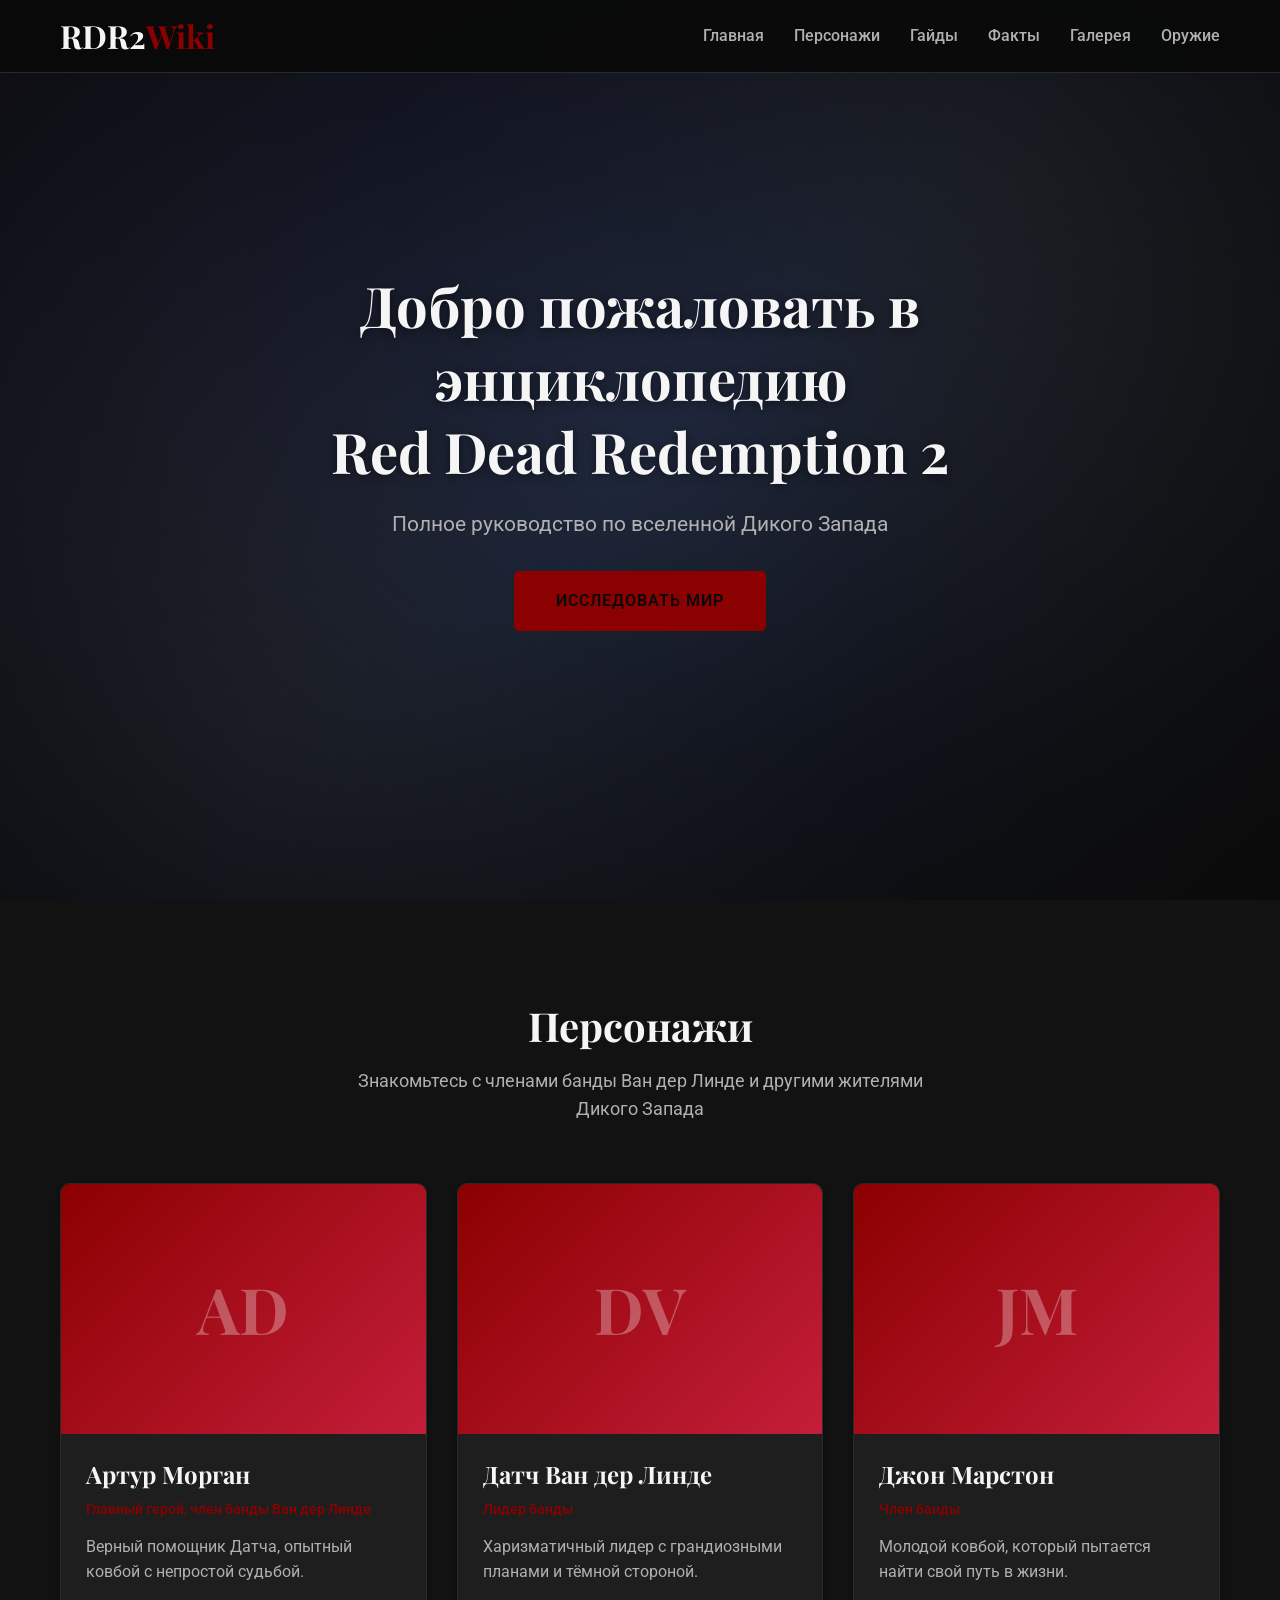
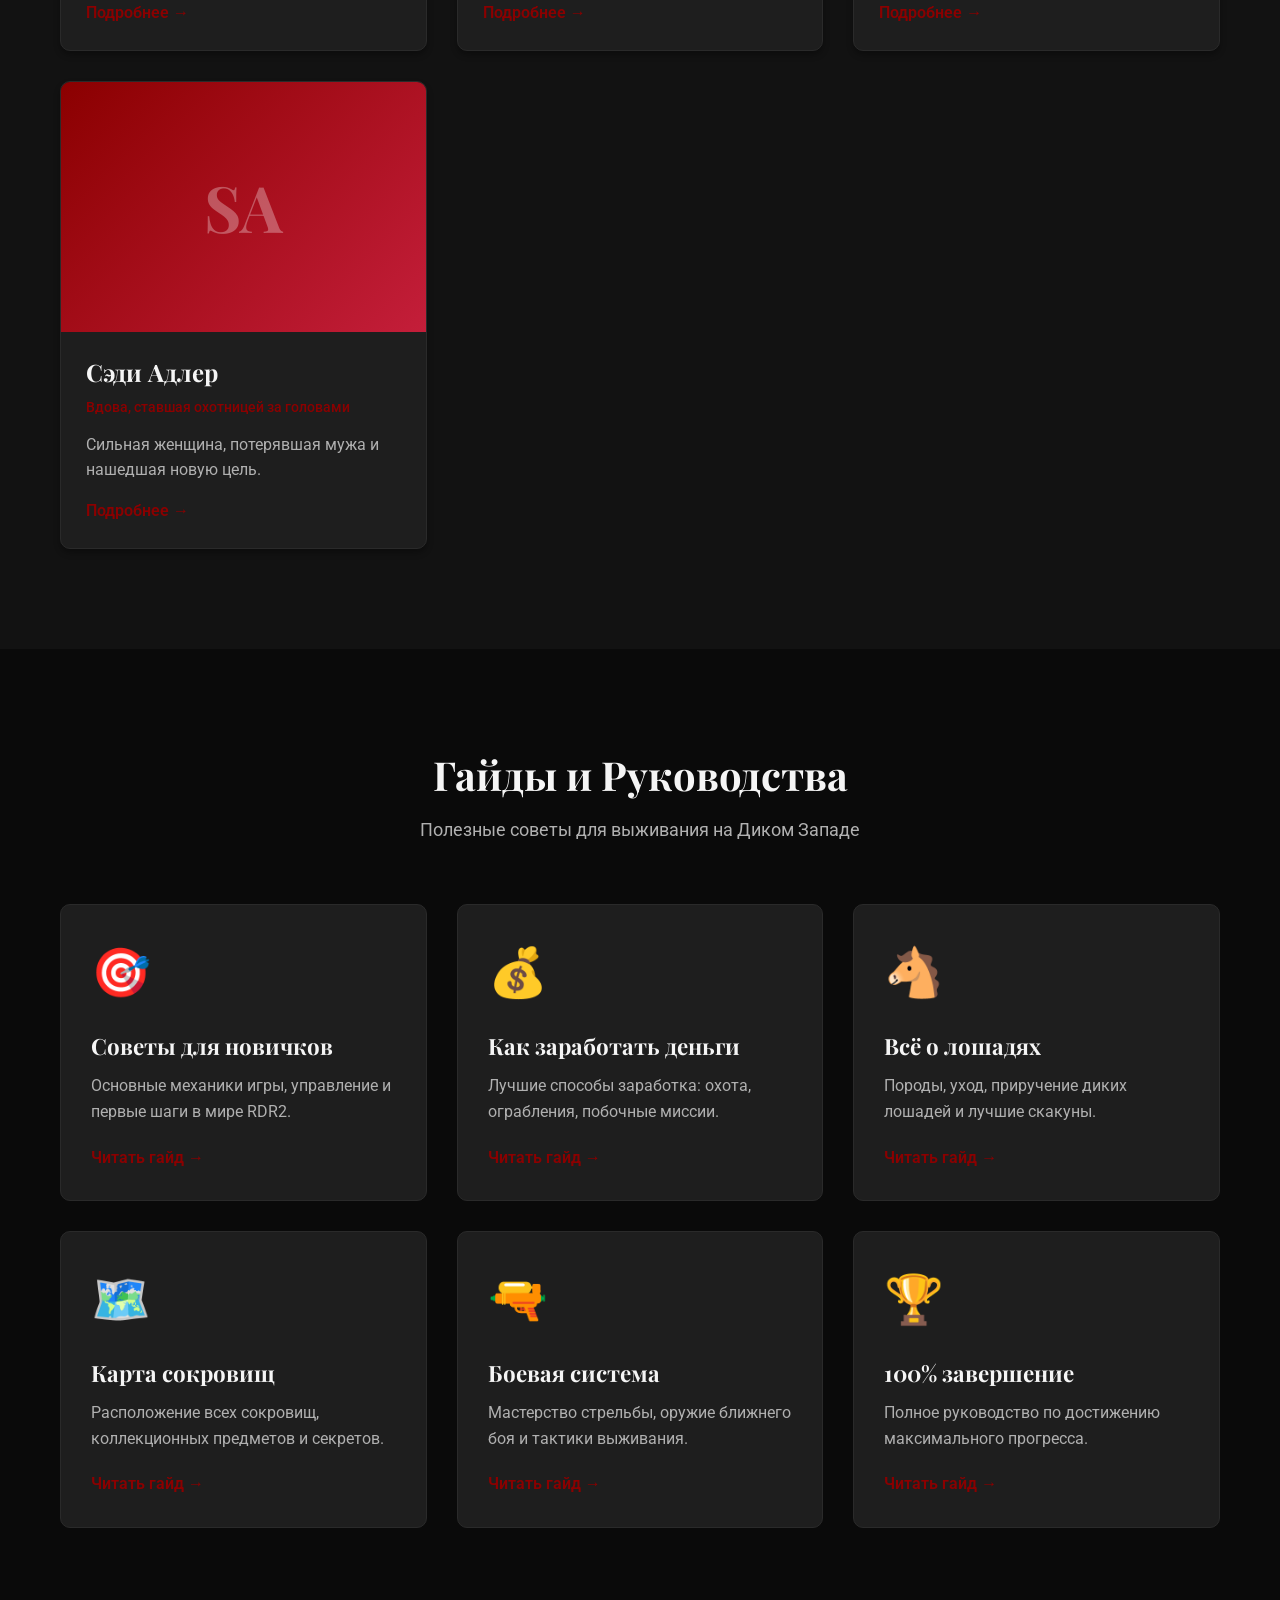
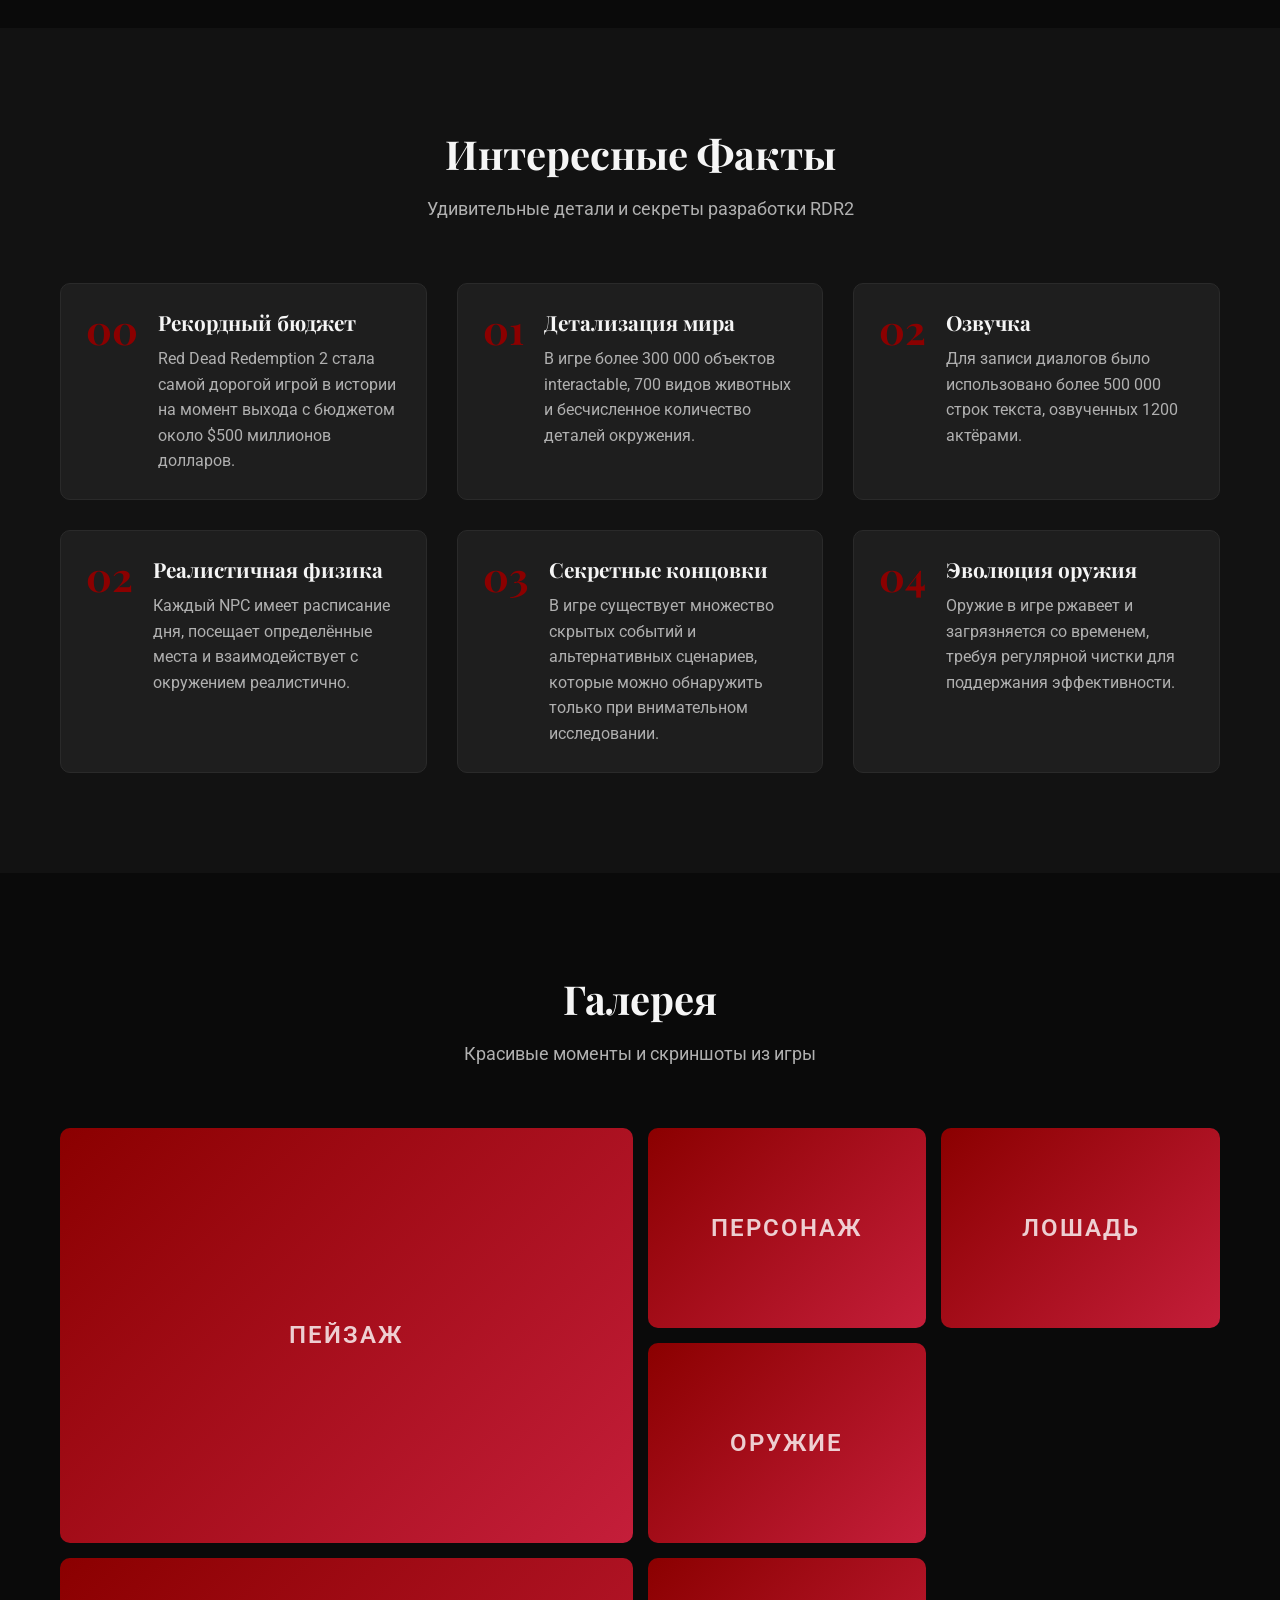
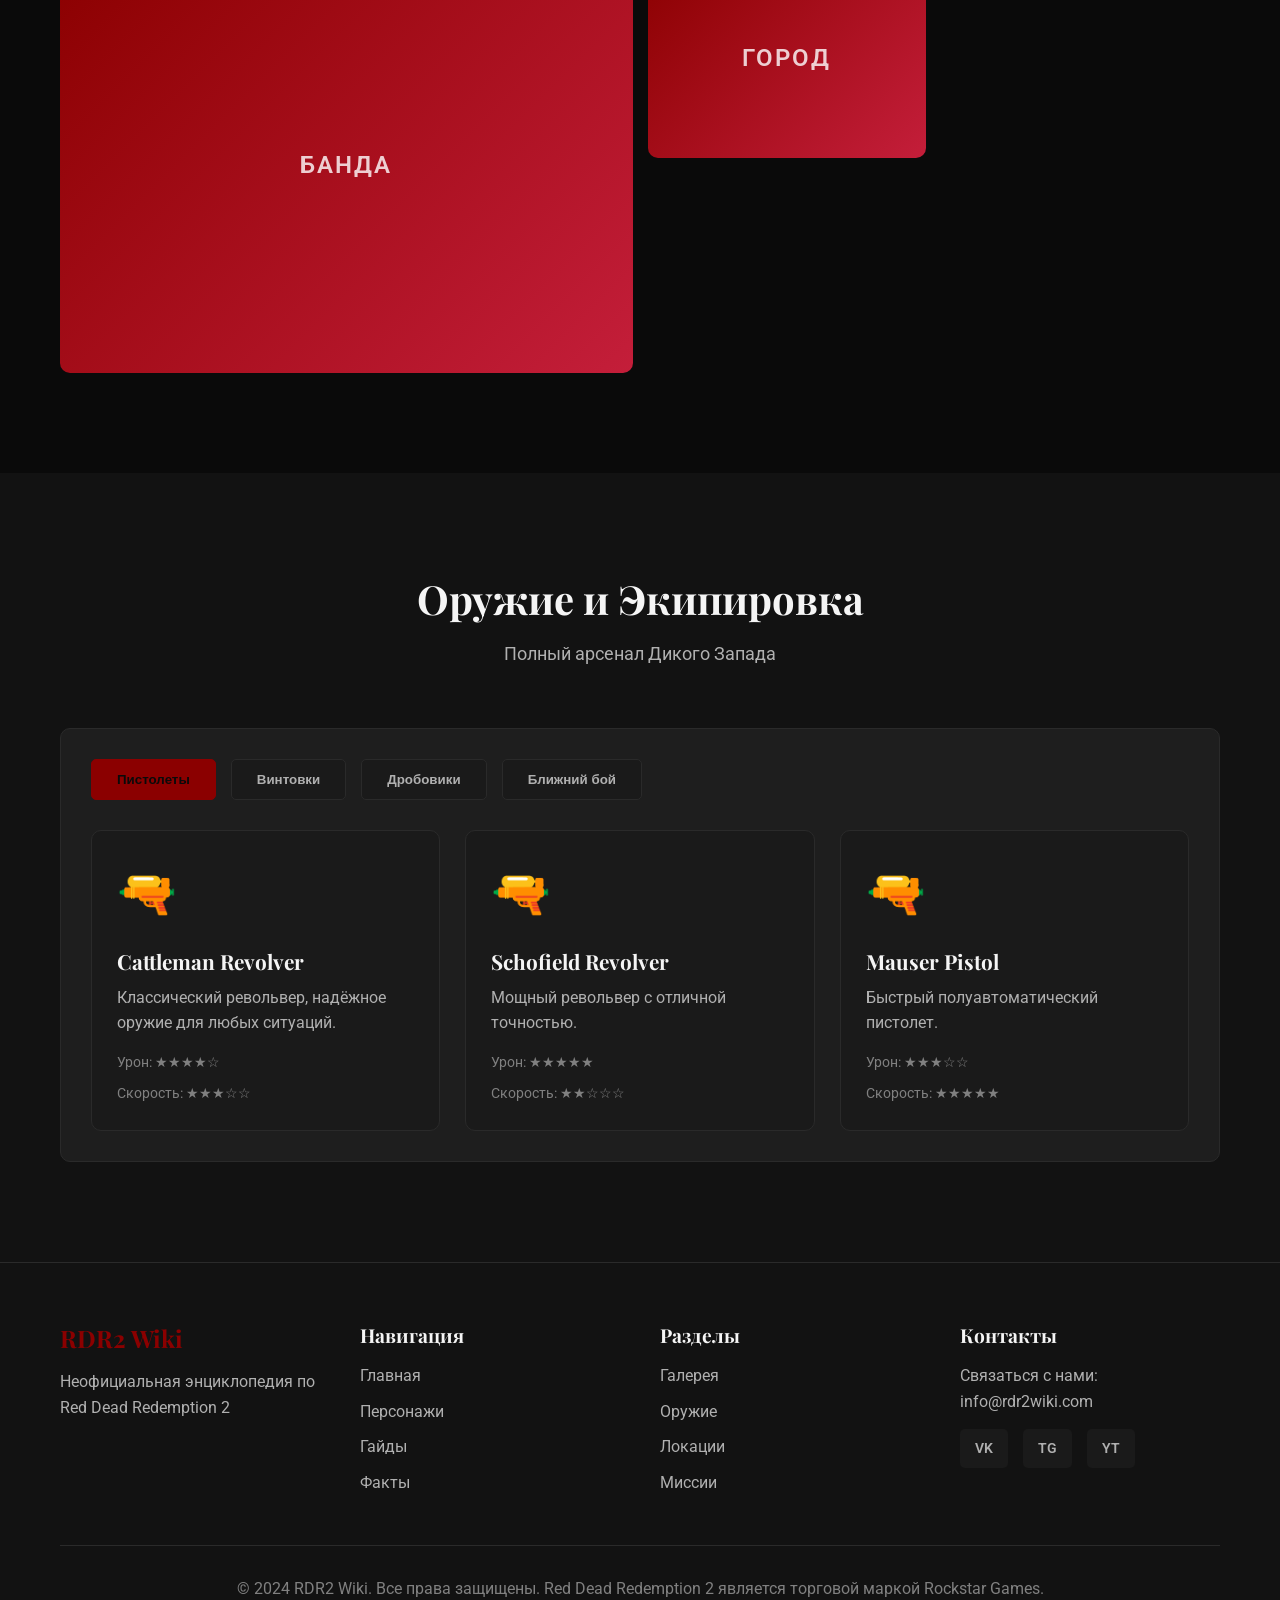
==== commit aea814d9: "update" ====
--- a/index.html
+++ b/index.html
@@ -17,12 +17,12 @@
                 </div>
                 <nav class="nav">
                     <ul class="nav-list">
-                        <li><a href="#home" class="nav-link active">Главная</a></li>
-                        <li><a href="#characters" class="nav-link">Персонажи</a></li>
-                        <li><a href="#guides" class="nav-link">Гайды</a></li>
-                        <li><a href="#facts" class="nav-link">Факты</a></li>
-                        <li><a href="#gallery" class="nav-link">Галерея</a></li>
-                        <li><a href="#weapons" class="nav-link">Оружие</a></li>
+                        <li><a href="index.html" class="nav-link active">Главная</a></li>
+                        <li><a href="characters.html" class="nav-link">Персонажи</a></li>
+                        <li><a href="guides.html" class="nav-link">Гайды</a></li>
+                        <li><a href="facts.html" class="nav-link">Факты</a></li>
+                        <li><a href="gallery.html" class="nav-link">Галерея</a></li>
+                        <li><a href="weapons.html" class="nav-link">Оружие</a></li>
                     </ul>
                 </nav>
                 <button class="mobile-menu-btn" aria-label="Меню">
@@ -37,12 +37,12 @@
     <!-- Mobile Menu -->
     <div class="mobile-menu">
         <ul class="mobile-nav-list">
-            <li><a href="#home" class="mobile-nav-link">Главная</a></li>
-            <li><a href="#characters" class="mobile-nav-link">Персонажи</a></li>
-            <li><a href="#guides" class="mobile-nav-link">Гайды</a></li>
-            <li><a href="#facts" class="mobile-nav-link">Факты</a></li>
-            <li><a href="#gallery" class="mobile-nav-link">Галерея</a></li>
-            <li><a href="#weapons" class="mobile-nav-link">Оружие</a></li>
+            <li><a href="index.html" class="mobile-nav-link">Главная</a></li>
+            <li><a href="characters.html" class="mobile-nav-link">Персонажи</a></li>
+            <li><a href="guides.html" class="mobile-nav-link">Гайды</a></li>
+            <li><a href="facts.html" class="mobile-nav-link">Факты</a></li>
+            <li><a href="gallery.html" class="mobile-nav-link">Галерея</a></li>
+            <li><a href="weapons.html" class="mobile-nav-link">Оружие</a></li>
         </ul>
     </div>
 
@@ -53,7 +53,7 @@
             <div class="hero-content">
                 <h2 class="hero-title">Добро пожаловать в энциклопедию<br>Red Dead Redemption 2</h2>
                 <p class="hero-subtitle">Полное руководство по вселенной Дикого Запада</p>
-                <a href="#characters" class="btn btn-primary">Исследовать мир</a>
+                <a href="characters.html" class="btn btn-primary">Исследовать мир</a>
             </div>
         </div>
     </section>
@@ -73,7 +73,7 @@
                         <h3>Артур Морган</h3>
                         <p class="character-role">Главный герой, член банды Ван дер Линде</p>
                         <p class="character-desc">Верный помощник Датча, опытный ковбой с непростой судьбой.</p>
-                        <a href="character-arthur.html" class="character-link">Подробнее →</a>
+                        <a href="characters.html" class="character-link">Подробнее →</a>
                     </div>
                 </div>
 
@@ -85,7 +85,7 @@
                         <h3>Датч Ван дер Линде</h3>
                         <p class="character-role">Лидер банды</p>
                         <p class="character-desc">Харизматичный лидер с грандиозными планами и тёмной стороной.</p>
-                        <a href="character-dutch.html" class="character-link">Подробнее →</a>
+                        <a href="characters.html" class="character-link">Подробнее →</a>
                     </div>
                 </div>
 
@@ -97,7 +97,7 @@
                         <h3>Джон Марстон</h3>
                         <p class="character-role">Член банды</p>
                         <p class="character-desc">Молодой ковбой, который пытается найти свой путь в жизни.</p>
-                        <a href="character-john.html" class="character-link">Подробнее →</a>
+                        <a href="characters.html" class="character-link">Подробнее →</a>
                     </div>
                 </div>
 
@@ -109,7 +109,7 @@
                         <h3>Сэди Адлер</h3>
                         <p class="character-role">Вдова, ставшая охотницей за головами</p>
                         <p class="character-desc">Сильная женщина, потерявшая мужа и нашедшая новую цель.</p>
-                        <a href="character-sadie.html" class="character-link">Подробнее →</a>
+                        <a href="characters.html" class="character-link">Подробнее →</a>
                     </div>
                 </div>
             </div>
@@ -127,42 +127,42 @@
                     <div class="guide-icon">🎯</div>
                     <h3>Советы для новичков</h3>
                     <p>Основные механики игры, управление и первые шаги в мире RDR2.</p>
-                    <a href="guide-beginners.html" class="guide-link">Читать гайд →</a>
+                    <a href="guides.html" class="guide-link">Читать гайд →</a>
                 </div>
 
                 <div class="guide-card">
                     <div class="guide-icon">💰</div>
                     <h3>Как заработать деньги</h3>
                     <p>Лучшие способы заработка: охота, ограбления, побочные миссии.</p>
-                    <a href="guide-money.html" class="guide-link">Читать гайд →</a>
+                    <a href="guides.html" class="guide-link">Читать гайд →</a>
                 </div>
 
                 <div class="guide-card">
                     <div class="guide-icon">🐴</div>
                     <h3>Всё о лошадях</h3>
                     <p>Породы, уход, приручение диких лошадей и лучшие скакуны.</p>
-                    <a href="guide-horses.html" class="guide-link">Читать гайд →</a>
+                    <a href="guides.html" class="guide-link">Читать гайд →</a>
                 </div>
 
                 <div class="guide-card">
                     <div class="guide-icon">🗺️</div>
                     <h3>Карта сокровищ</h3>
                     <p>Расположение всех сокровищ, коллекционных предметов и секретов.</p>
-                    <a href="guide-treasures.html" class="guide-link">Читать гайд →</a>
+                    <a href="guides.html" class="guide-link">Читать гайд →</a>
                 </div>
 
                 <div class="guide-card">
                     <div class="guide-icon">🔫</div>
                     <h3>Боевая система</h3>
                     <p>Мастерство стрельбы, оружие ближнего боя и тактики выживания.</p>
-                    <a href="guide-combat.html" class="guide-link">Читать гайд →</a>
+                    <a href="guides.html" class="guide-link">Читать гайд →</a>
                 </div>
 
                 <div class="guide-card">
                     <div class="guide-icon">🏆</div>
                     <h3>100% завершение</h3>
                     <p>Полное руководство по достижению максимального прогресса.</p>
-                    <a href="guide-100-percent.html" class="guide-link">Читать гайд →</a>
+                    <a href="guides.html" class="guide-link">Читать гайд →</a>
                 </div>
             </div>
         </div>
@@ -233,32 +233,32 @@
             <p class="section-subtitle">Красивые моменты и скриншоты из игры</p>
             
             <div class="gallery-grid">
-                <a href="gallery-landscapes.html" class="gallery-item large">
+                <a href="gallery.html" class="gallery-item large">
                     <div class="gallery-placeholder" style="background: linear-gradient(135deg, #8b0000 0%, #c41e3a 100%);">
                         <span>Пейзаж</span>
                     </div>
                 </a>
-                <a href="gallery-characters.html" class="gallery-item">
+                <a href="gallery.html" class="gallery-item">
                     <div class="gallery-placeholder" style="background: linear-gradient(135deg, #8b0000 0%, #c41e3a 100%);">
                         <span>Персонаж</span>
                     </div>
                 </a>
-                <a href="gallery-horses.html" class="gallery-item">
+                <a href="gallery.html" class="gallery-item">
                     <div class="gallery-placeholder" style="background: linear-gradient(135deg, #8b0000 0%, #c41e3a 100%);">
                         <span>Лошадь</span>
                     </div>
                 </a>
-                <a href="gallery-weapons.html" class="gallery-item">
+                <a href="gallery.html" class="gallery-item">
                     <div class="gallery-placeholder" style="background: linear-gradient(135deg, #8b0000 0%, #c41e3a 100%);">
                         <span>Оружие</span>
                     </div>
                 </a>
-                <a href="gallery-gang.html" class="gallery-item large">
+                <a href="gallery.html" class="gallery-item large">
                     <div class="gallery-placeholder" style="background: linear-gradient(135deg, #8b0000 0%, #c41e3a 100%);">
                         <span>Банда</span>
                     </div>
                 </a>
-                <a href="gallery-cities.html" class="gallery-item">
+                <a href="gallery.html" class="gallery-item">
                     <div class="gallery-placeholder" style="background: linear-gradient(135deg, #8b0000 0%, #c41e3a 100%);">
                         <span>Город</span>
                     </div>
@@ -283,7 +283,7 @@
 
                 <div class="tab-content active" id="pistols">
                     <div class="weapons-grid">
-                        <a href="weapon-cattleman.html" class="weapon-card">
+                        <a href="weapons.html" class="weapon-card">
                             <div class="weapon-icon">🔫</div>
                             <h3>Cattleman Revolver</h3>
                             <p>Классический револьвер, надёжное оружие для любых ситуаций.</p>
@@ -292,7 +292,7 @@
                                 <span>Скорость: ★★★☆☆</span>
                             </div>
                         </a>
-                        <a href="weapon-schofield.html" class="weapon-card">
+                        <a href="weapons.html" class="weapon-card">
                             <div class="weapon-icon">🔫</div>
                             <h3>Schofield Revolver</h3>
                             <p>Мощный револьвер с отличной точностью.</p>
@@ -301,7 +301,7 @@
                                 <span>Скорость: ★★☆☆☆</span>
                             </div>
                         </a>
-                        <a href="weapon-mauser.html" class="weapon-card">
+                        <a href="weapons.html" class="weapon-card">
                             <div class="weapon-icon">🔫</div>
                             <h3>Mauser Pistol</h3>
                             <p>Быстрый полуавтоматический пистолет.</p>
@@ -315,7 +315,7 @@
 
                 <div class="tab-content" id="rifles">
                     <div class="weapons-grid">
-                        <a href="weapon-bolt-rifle.html" class="weapon-card">
+                        <a href="weapons.html" class="weapon-card">
                             <div class="weapon-icon">🎯</div>
                             <h3>Bolt Action Rifle</h3>
                             <p>Точная винтовка для дальних дистанций.</p>
@@ -324,7 +324,7 @@
                                 <span>Дальность: ★★★★★</span>
                             </div>
                         </a>
-                        <a href="weapon-carbine.html" class="weapon-card">
+                        <a href="weapons.html" class="weapon-card">
                             <div class="weapon-icon">🎯</div>
                             <h3>Repeater Carbine</h3>
                             <p>Универсальная винтовка для средних дистанций.</p>
@@ -338,7 +338,7 @@
 
                 <div class="tab-content" id="shotguns">
                     <div class="weapons-grid">
-                        <a href="weapon-pump-shotgun.html" class="weapon-card">
+                        <a href="weapons.html" class="weapon-card">
                             <div class="weapon-icon">💥</div>
                             <h3>Pump-Action Shotgun</h3>
                             <p>Мощный дробовик для ближнего боя.</p>
@@ -347,7 +347,7 @@
                                 <span>Дальность: ★★☆☆☆</span>
                             </div>
                         </a>
-                        <a href="weapon-double-shotgun.html" class="weapon-card">
+                        <a href="weapons.html" class="weapon-card">
                             <div class="weapon-icon">💥</div>
                             <h3>Double Barrel Shotgun</h3>
                             <p>Двустволка с devastating уроном.</p>
@@ -361,7 +361,7 @@
 
                 <div class="tab-content" id="melee">
                     <div class="weapons-grid">
-                        <a href="weapon-knife.html" class="weapon-card">
+                        <a href="weapons.html" class="weapon-card">
                             <div class="weapon-icon">🗡️</div>
                             <h3>Kansas Knife</h3>
                             <p>Надёжный нож для ближнего боя.</p>
@@ -370,7 +370,7 @@
                                 <span>Скорость: ★★★★★</span>
                             </div>
                         </a>
-                        <a href="weapon-hatchet.html" class="weapon-card">
+                        <a href="weapons.html" class="weapon-card">
                             <div class="weapon-icon">🪓</div>
                             <h3>Hatchet</h3>
                             <p>Топор для рубки и боя.</p>
@@ -396,17 +396,17 @@
                 <div class="footer-section">
                     <h4>Навигация</h4>
                     <ul>
-                        <li><a href="#home">Главная</a></li>
-                        <li><a href="#characters">Персонажи</a></li>
-                        <li><a href="#guides">Гайды</a></li>
-                        <li><a href="#facts">Факты</a></li>
+                        <li><a href="index.html">Главная</a></li>
+                        <li><a href="characters.html">Персонажи</a></li>
+                        <li><a href="guides.html">Гайды</a></li>
+                        <li><a href="facts.html">Факты</a></li>
                     </ul>
                 </div>
                 <div class="footer-section">
                     <h4>Разделы</h4>
                     <ul>
-                        <li><a href="#gallery">Галерея</a></li>
-                        <li><a href="#weapons">Оружие</a></li>
+                        <li><a href="gallery.html">Галерея</a></li>
+                        <li><a href="weapons.html">Оружие</a></li>
                         <li><a href="#">Локации</a></li>
                         <li><a href="#">Миссии</a></li>
                     </ul>
--- a/styles.css
+++ b/styles.css
@@ -1,766 +1,10 @@
 /* ===================================
    RDR2 Encyclopedia - Main Styles
+   Imports all modular CSS files
    =================================== */
 
-/* CSS Variables */
-:root {
-    --bg-primary: #0a0a0a;
-    --bg-secondary: #121212;
-    --bg-tertiary: #1a1a1a;
-    --bg-card: #1e1e1e;
-    --text-primary: #f5f5f5;
-    --text-secondary: #b0b0b0;
-    --text-muted: #808080;
-    --accent-primary: #8b0000; /* Темно-красный - цвет банданы и крови */
-    --accent-secondary: #c41e3a; /* Яркий красный для ховера */
-    --accent-gold: #d4af37; /* Золотой для редких элементов */
-    --border-color: #2a2a2a;
-    --shadow: 0 4px 6px rgba(0, 0, 0, 0.3);
-    --shadow-lg: 0 10px 30px rgba(0, 0, 0, 0.5);
-    --transition: all 0.3s ease;
-}
-
-/* Reset & Base Styles */
-* {
-    margin: 0;
-    padding: 0;
-    box-sizing: border-box;
-}
-
-html {
-    scroll-behavior: smooth;
-}
-
-body {
-    font-family: 'Roboto', sans-serif;
-    background-color: var(--bg-primary);
-    color: var(--text-primary);
-    line-height: 1.6;
-    overflow-x: hidden;
-}
-
-.container {
-    max-width: 1200px;
-    margin: 0 auto;
-    padding: 0 20px;
-}
-
-/* Typography */
-h1, h2, h3, h4, h5, h6 {
-    font-family: 'Playfair Display', serif;
-    font-weight: 700;
-    line-height: 1.3;
-}
-
-a {
-    text-decoration: none;
-    color: inherit;
-    transition: var(--transition);
-}
-
-/* ===================================
-   Header & Navigation
-   =================================== */
-.header {
-    position: fixed;
-    top: 0;
-    left: 0;
-    width: 100%;
-    z-index: 1000;
-    background-color: rgba(10, 10, 10, 0.95);
-    backdrop-filter: blur(10px);
-    border-bottom: 1px solid var(--border-color);
-    padding: 15px 0;
-}
-
-.header-content {
-    display: flex;
-    justify-content: space-between;
-    align-items: center;
-}
-
-.logo h1 {
-    font-size: 2rem;
-    color: var(--text-primary);
-}
-
-.logo span {
-    color: var(--accent-primary);
-}
-
-.nav-list {
-    display: flex;
-    list-style: none;
-    gap: 30px;
-}
-
-.nav-link {
-    color: var(--text-secondary);
-    font-weight: 500;
-    padding: 8px 0;
-    position: relative;
-}
-
-.nav-link::after {
-    content: '';
-    position: absolute;
-    bottom: 0;
-    left: 0;
-    width: 0;
-    height: 2px;
-    background-color: var(--accent-primary);
-    transition: var(--transition);
-}
-
-.nav-link:hover,
-.nav-link.active {
-    color: var(--text-primary);
-}
-
-.nav-link:hover::after,
-.nav-link.active::after {
-    width: 100%;
-}
-
-/* Mobile Menu Button */
-.mobile-menu-btn {
-    display: none;
-    flex-direction: column;
-    gap: 5px;
-    background: none;
-    border: none;
-    cursor: pointer;
-    padding: 5px;
-}
-
-.mobile-menu-btn span {
-    display: block;
-    width: 25px;
-    height: 3px;
-    background-color: var(--text-primary);
-    transition: var(--transition);
-}
-
-/* Mobile Menu */
-.mobile-menu {
-    display: none;
-    position: fixed;
-    top: 70px;
-    left: 0;
-    width: 100%;
-    background-color: var(--bg-secondary);
-    border-bottom: 1px solid var(--border-color);
-    padding: 20px 0;
-    z-index: 999;
-}
-
-.mobile-nav-list {
-    list-style: none;
-    display: flex;
-    flex-direction: column;
-    gap: 15px;
-}
-
-.mobile-nav-link {
-    display: block;
-    padding: 10px 20px;
-    color: var(--text-secondary);
-    font-weight: 500;
-}
-
-.mobile-nav-link:hover {
-    color: var(--accent-primary);
-    background-color: var(--bg-tertiary);
-}
-
-/* ===================================
-   Hero Section
-   =================================== */
-.hero {
-    position: relative;
-    height: 100vh;
-    min-height: 600px;
-    display: flex;
-    align-items: center;
-    justify-content: center;
-    background: linear-gradient(135deg, #1a1a2e 0%, #16213e 50%, #0f0f0f 100%);
-    overflow: hidden;
-}
-
-.hero::before {
-    content: '';
-    position: absolute;
-    top: 0;
-    left: 0;
-    width: 100%;
-    height: 100%;
-    background-image: 
-        radial-gradient(circle at 20% 80%, rgba(201, 162, 39, 0.1) 0%, transparent 50%),
-        radial-gradient(circle at 80% 20%, rgba(201, 162, 39, 0.1) 0%, transparent 50%);
-}
-
-.hero-overlay {
-    position: absolute;
-    top: 0;
-    left: 0;
-    width: 100%;
-    height: 100%;
-    background: radial-gradient(ellipse at center, transparent 0%, rgba(10, 10, 10, 0.8) 100%);
-}
-
-.hero-content {
-    position: relative;
-    z-index: 1;
-    text-align: center;
-    max-width: 800px;
-    padding: 0 20px;
-}
-
-.hero-title {
-    font-size: 3.5rem;
-    margin-bottom: 20px;
-    color: var(--text-primary);
-    text-shadow: 0 2px 10px rgba(0, 0, 0, 0.5);
-}
-
-.hero-subtitle {
-    font-size: 1.3rem;
-    color: var(--text-secondary);
-    margin-bottom: 30px;
-}
-
-.btn {
-    display: inline-block;
-    padding: 15px 40px;
-    border-radius: 5px;
-    font-weight: 600;
-    text-transform: uppercase;
-    letter-spacing: 1px;
-    transition: var(--transition);
-    cursor: pointer;
-}
-
-.btn-primary {
-    background-color: var(--accent-primary);
-    color: var(--bg-primary);
-    border: 2px solid var(--accent-primary);
-}
-
-.btn-primary:hover {
-    background-color: transparent;
-    color: var(--accent-primary);
-}
-
-/* ===================================
-   Sections
-   =================================== */
-.section {
-    padding: 100px 0;
-}
-
-.section:nth-child(even) {
-    background-color: var(--bg-secondary);
-}
-
-.section-title {
-    font-size: 2.5rem;
-    text-align: center;
-    margin-bottom: 15px;
-    color: var(--text-primary);
-}
-
-.section-subtitle {
-    text-align: center;
-    color: var(--text-secondary);
-    font-size: 1.1rem;
-    margin-bottom: 60px;
-    max-width: 600px;
-    margin-left: auto;
-    margin-right: auto;
-}
-
-/* ===================================
-   Characters Section
-   =================================== */
-.characters-grid {
-    display: grid;
-    grid-template-columns: repeat(auto-fit, minmax(280px, 1fr));
-    gap: 30px;
-}
-
-.character-card {
-    background-color: var(--bg-card);
-    border-radius: 10px;
-    overflow: hidden;
-    box-shadow: var(--shadow);
-    transition: var(--transition);
-    border: 1px solid var(--border-color);
-}
-
-.character-card:hover {
-    transform: translateY(-10px);
-    box-shadow: var(--shadow-lg);
-}
-
-.character-image {
-    height: 250px;
-    display: flex;
-    align-items: center;
-    justify-content: center;
-}
-
-.character-placeholder {
-    font-size: 4rem;
-    font-family: 'Playfair Display', serif;
-    font-weight: 700;
-    color: rgba(255, 255, 255, 0.3);
-}
-
-.character-info {
-    padding: 25px;
-}
-
-.character-info h3 {
-    font-size: 1.5rem;
-    margin-bottom: 8px;
-    color: var(--text-primary);
-}
-
-.character-role {
-    color: var(--accent-primary);
-    font-weight: 500;
-    margin-bottom: 12px;
-    font-size: 0.9rem;
-}
-
-.character-desc {
-    color: var(--text-secondary);
-    margin-bottom: 15px;
-    line-height: 1.6;
-}
-
-.character-link {
-    color: var(--accent-primary);
-    font-weight: 600;
-}
-
-.character-link:hover {
-    color: var(--accent-secondary);
-}
-
-/* ===================================
-   Guides Section
-   =================================== */
-.guides-grid {
-    display: grid;
-    grid-template-columns: repeat(auto-fit, minmax(300px, 1fr));
-    gap: 30px;
-}
-
-.guide-card {
-    background-color: var(--bg-card);
-    padding: 30px;
-    border-radius: 10px;
-    border: 1px solid var(--border-color);
-    transition: var(--transition);
-}
-
-.guide-card:hover {
-    border-color: var(--accent-primary);
-    transform: translateY(-5px);
-}
-
-.guide-icon {
-    font-size: 3rem;
-    margin-bottom: 20px;
-}
-
-.guide-card h3 {
-    font-size: 1.4rem;
-    margin-bottom: 12px;
-    color: var(--text-primary);
-}
-
-.guide-card p {
-    color: var(--text-secondary);
-    margin-bottom: 20px;
-    line-height: 1.6;
-}
-
-.guide-link {
-    color: var(--accent-primary);
-    font-weight: 600;
-}
-
-.guide-link:hover {
-    color: var(--accent-secondary);
-}
-
-/* ===================================
-   Facts Section
-   =================================== */
-.facts-container {
-    display: grid;
-    grid-template-columns: repeat(auto-fit, minmax(350px, 1fr));
-    gap: 30px;
-}
-
-.fact-item {
-    display: flex;
-    gap: 20px;
-    background-color: var(--bg-card);
-    padding: 25px;
-    border-radius: 10px;
-    border: 1px solid var(--border-color);
-    transition: var(--transition);
-}
-
-.fact-item:hover {
-    border-color: var(--accent-primary);
-}
-
-.fact-number {
-    font-size: 2.5rem;
-    font-family: 'Playfair Display', serif;
-    font-weight: 700;
-    color: var(--accent-primary);
-    line-height: 1;
-}
-
-.fact-content h3 {
-    font-size: 1.3rem;
-    margin-bottom: 10px;
-    color: var(--text-primary);
-}
-
-.fact-content p {
-    color: var(--text-secondary);
-    line-height: 1.6;
-}
-
-/* ===================================
-   Gallery Section
-   =================================== */
-.gallery-grid {
-    display: grid;
-    grid-template-columns: repeat(4, 1fr);
-    grid-auto-rows: 200px;
-    gap: 15px;
-}
-
-.gallery-item {
-    border-radius: 10px;
-    overflow: hidden;
-    cursor: pointer;
-    transition: var(--transition);
-    display: block;
-    text-decoration: none;
-    color: inherit;
-}
-
-.gallery-item:hover {
-    transform: scale(1.05);
-}
-
-.gallery-item.large {
-    grid-column: span 2;
-    grid-row: span 2;
-}
-
-.gallery-placeholder {
-    width: 100%;
-    height: 100%;
-    display: flex;
-    align-items: center;
-    justify-content: center;
-    font-size: 1.5rem;
-    font-weight: 600;
-    color: rgba(255, 255, 255, 0.8);
-    text-transform: uppercase;
-    letter-spacing: 2px;
-}
-
-/* ===================================
-   Weapons Section
-   =================================== */
-.weapons-tabs {
-    background-color: var(--bg-card);
-    border-radius: 10px;
-    padding: 30px;
-    border: 1px solid var(--border-color);
-}
-
-.tab-buttons {
-    display: flex;
-    gap: 15px;
-    margin-bottom: 30px;
-    flex-wrap: wrap;
-}
-
-.tab-btn {
-    padding: 12px 25px;
-    background-color: var(--bg-tertiary);
-    border: 1px solid var(--border-color);
-    color: var(--text-secondary);
-    font-weight: 600;
-    border-radius: 5px;
-    cursor: pointer;
-    transition: var(--transition);
-}
-
-.tab-btn:hover {
-    border-color: var(--accent-primary);
-    color: var(--text-primary);
-}
-
-.tab-btn.active {
-    background-color: var(--accent-primary);
-    border-color: var(--accent-primary);
-    color: var(--bg-primary);
-}
-
-.tab-content {
-    display: none;
-}
-
-.tab-content.active {
-    display: block;
-}
-
-.weapons-grid {
-    display: grid;
-    grid-template-columns: repeat(auto-fit, minmax(280px, 1fr));
-    gap: 25px;
-}
-
-.weapon-card {
-    background-color: var(--bg-tertiary);
-    padding: 25px;
-    border-radius: 10px;
-    border: 1px solid var(--border-color);
-    transition: var(--transition);
-    display: block;
-    text-decoration: none;
-    color: inherit;
-}
-
-.weapon-card:hover {
-    border-color: var(--accent-primary);
-    transform: translateY(-5px);
-}
-
-.weapon-icon {
-    font-size: 3rem;
-    margin-bottom: 15px;
-}
-
-.weapon-card h3 {
-    font-size: 1.3rem;
-    margin-bottom: 10px;
-    color: var(--text-primary);
-}
-
-.weapon-card p {
-    color: var(--text-secondary);
-    margin-bottom: 15px;
-    line-height: 1.6;
-}
-
-.weapon-stats {
-    display: flex;
-    flex-direction: column;
-    gap: 8px;
-    font-size: 0.9rem;
-    color: var(--text-muted);
-}
-
-/* ===================================
-   Footer
-   =================================== */
-.footer {
-    background-color: var(--bg-secondary);
-    border-top: 1px solid var(--border-color);
-    padding: 60px 0 30px;
-}
-
-.footer-content {
-    display: grid;
-    grid-template-columns: repeat(auto-fit, minmax(250px, 1fr));
-    gap: 40px;
-    margin-bottom: 40px;
-}
-
-.footer-section h3 {
-    font-size: 1.5rem;
-    margin-bottom: 15px;
-    color: var(--accent-primary);
-}
-
-.footer-section h4 {
-    font-size: 1.2rem;
-    margin-bottom: 15px;
-    color: var(--text-primary);
-}
-
-.footer-section p {
-    color: var(--text-secondary);
-    line-height: 1.6;
-}
-
-.footer-section ul {
-    list-style: none;
-}
-
-.footer-section ul li {
-    margin-bottom: 10px;
-}
-
-.footer-section ul li a {
-    color: var(--text-secondary);
-}
-
-.footer-section ul li a:hover {
-    color: var(--accent-primary);
-}
-
-.social-links {
-    display: flex;
-    gap: 15px;
-    margin-top: 15px;
-}
-
-.social-link {
-    display: inline-block;
-    padding: 8px 15px;
-    background-color: var(--bg-tertiary);
-    border-radius: 5px;
-    color: var(--text-secondary);
-    font-weight: 600;
-    font-size: 0.9rem;
-}
-
-.social-link:hover {
-    background-color: var(--accent-primary);
-    color: var(--bg-primary);
-}
-
-.footer-bottom {
-    text-align: center;
-    padding-top: 30px;
-    border-top: 1px solid var(--border-color);
-    color: var(--text-muted);
-}
-
-/* ===================================
-   Responsive Design
-   =================================== */
-@media (max-width: 992px) {
-    .gallery-grid {
-        grid-template-columns: repeat(3, 1fr);
-    }
-    
-    .hero-title {
-        font-size: 2.8rem;
-    }
-}
-
-@media (max-width: 768px) {
-    .nav {
-        display: none;
-    }
-    
-    .mobile-menu-btn {
-        display: flex;
-    }
-    
-    .mobile-menu.active {
-        display: block;
-    }
-    
-    .hero-title {
-        font-size: 2.2rem;
-    }
-    
-    .hero-subtitle {
-        font-size: 1.1rem;
-    }
-    
-    .section-title {
-        font-size: 2rem;
-    }
-    
-    .facts-container {
-        grid-template-columns: 1fr;
-    }
-    
-    .gallery-grid {
-        grid-template-columns: repeat(2, 1fr);
-    }
-    
-    .gallery-item.large {
-        grid-column: span 2;
-    }
-    
-    .tab-buttons {
-        justify-content: center;
-    }
-    
-    .footer-content {
-        grid-template-columns: 1fr;
-        gap: 30px;
-    }
-}
-
-@media (max-width: 480px) {
-    .hero-title {
-        font-size: 1.8rem;
-    }
-    
-    .characters-grid,
-    .guides-grid {
-        grid-template-columns: 1fr;
-    }
-    
-    .gallery-grid {
-        grid-template-columns: 1fr;
-    }
-    
-    .gallery-item.large {
-        grid-column: span 1;
-    }
-    
-    .weapons-grid {
-        grid-template-columns: 1fr;
-    }
-}
-
-/* ===================================
-   Animations
-   =================================== */
-@keyframes fadeIn {
-    from {
-        opacity: 0;
-        transform: translateY(20px);
-    }
-    to {
-        opacity: 1;
-        transform: translateY(0);
-    }
-}
-
-.section {
-    animation: fadeIn 0.6s ease-out;
-}
-
-/* Scroll indicator for mobile menu */
-.mobile-menu-btn.active span:nth-child(1) {
-    transform: rotate(45deg) translate(5px, 5px);
-}
-
-.mobile-menu-btn.active span:nth-child(2) {
-    opacity: 0;
-}
-
-.mobile-menu-btn.active span:nth-child(3) {
-    transform: rotate(-45deg) translate(7px, -6px);
-}
+@import url('css/base.css');
+@import url('css/layout.css');
+@import url('css/components.css');
+@import url('css/pages.css');
+@import url('css/responsive.css');
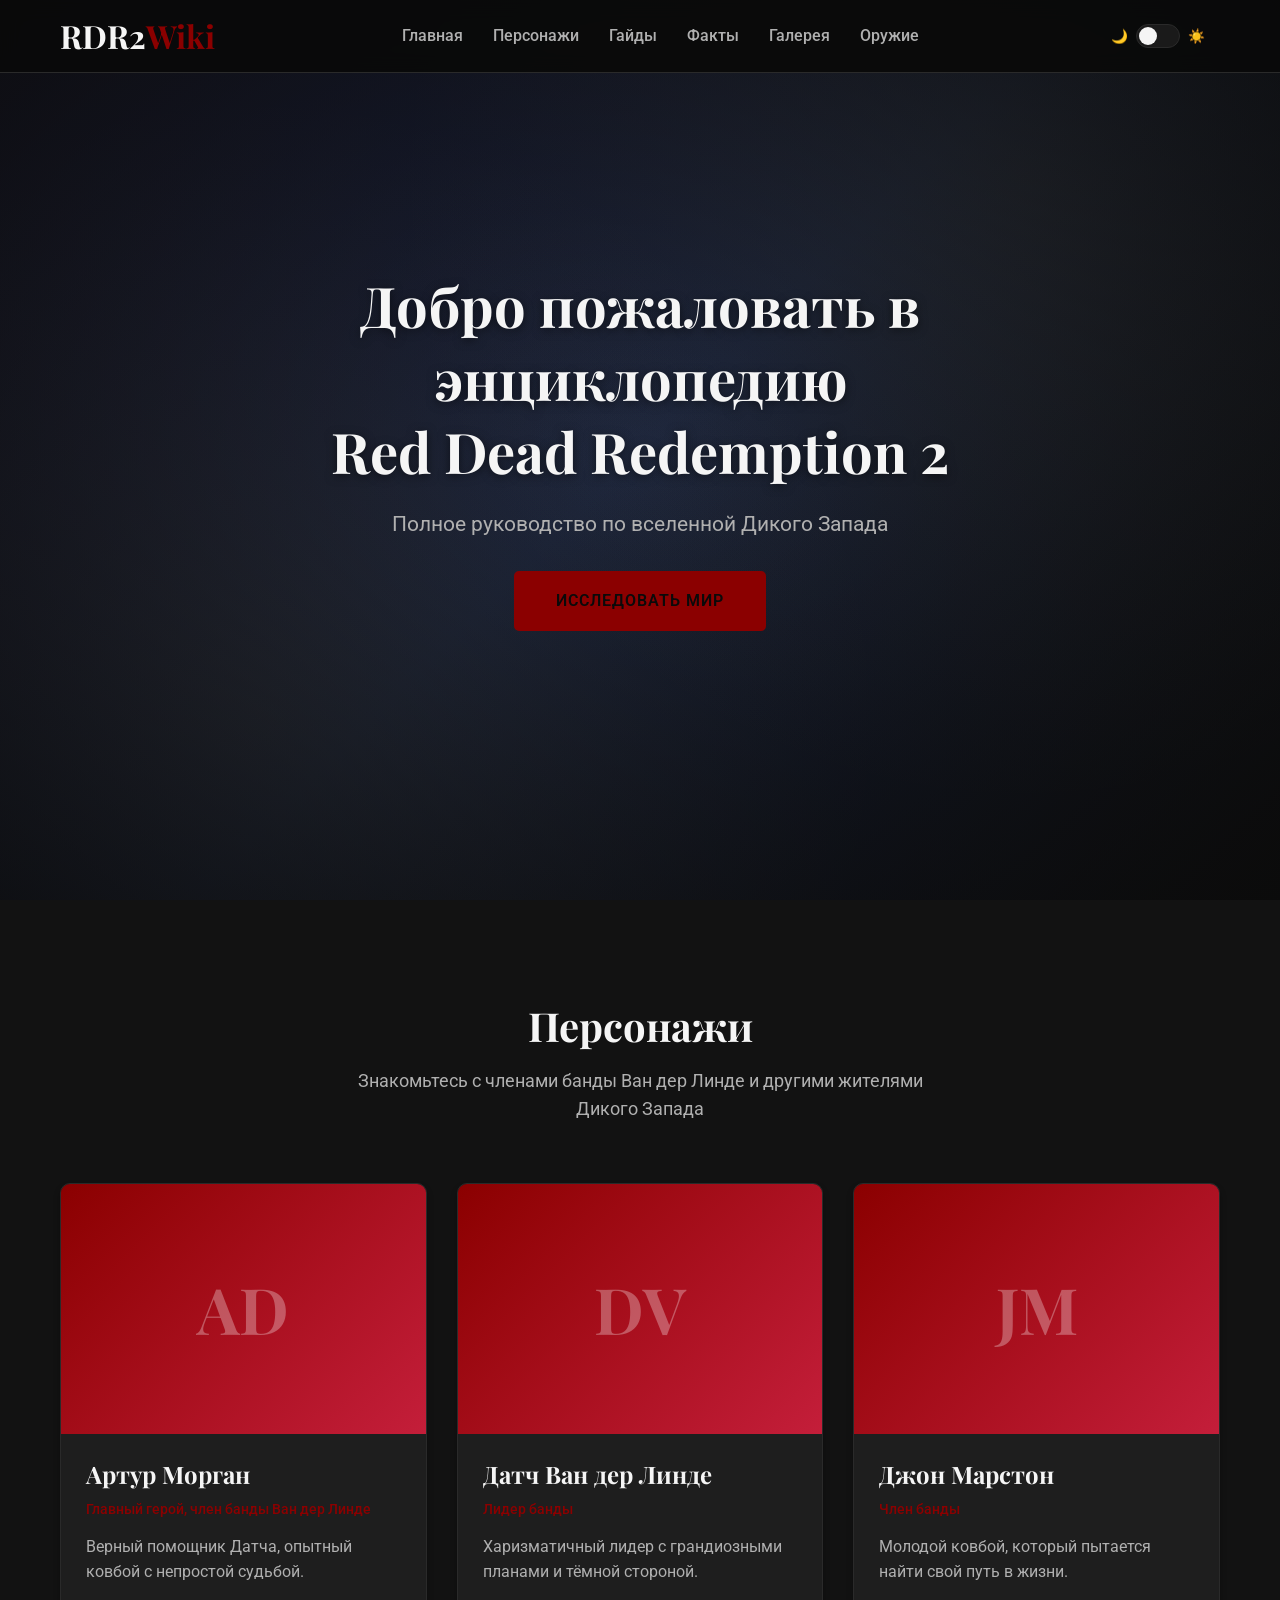
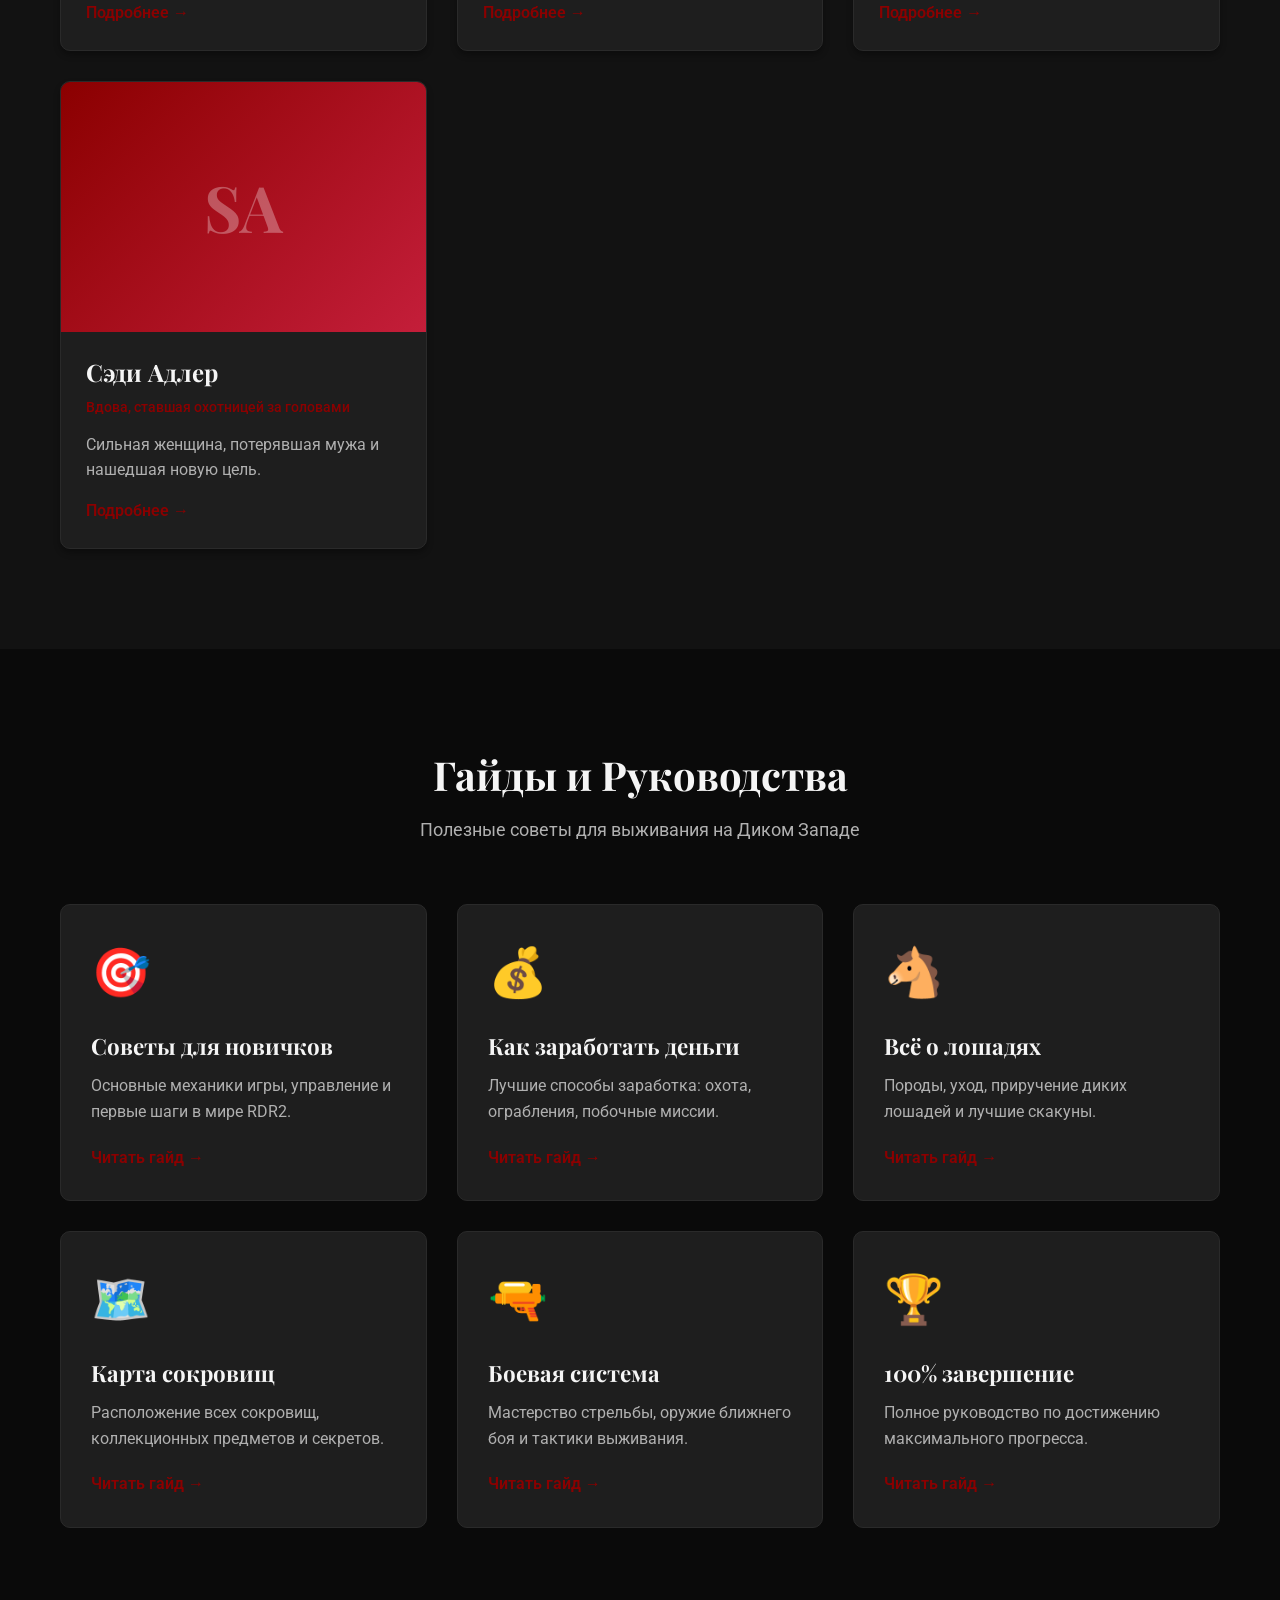
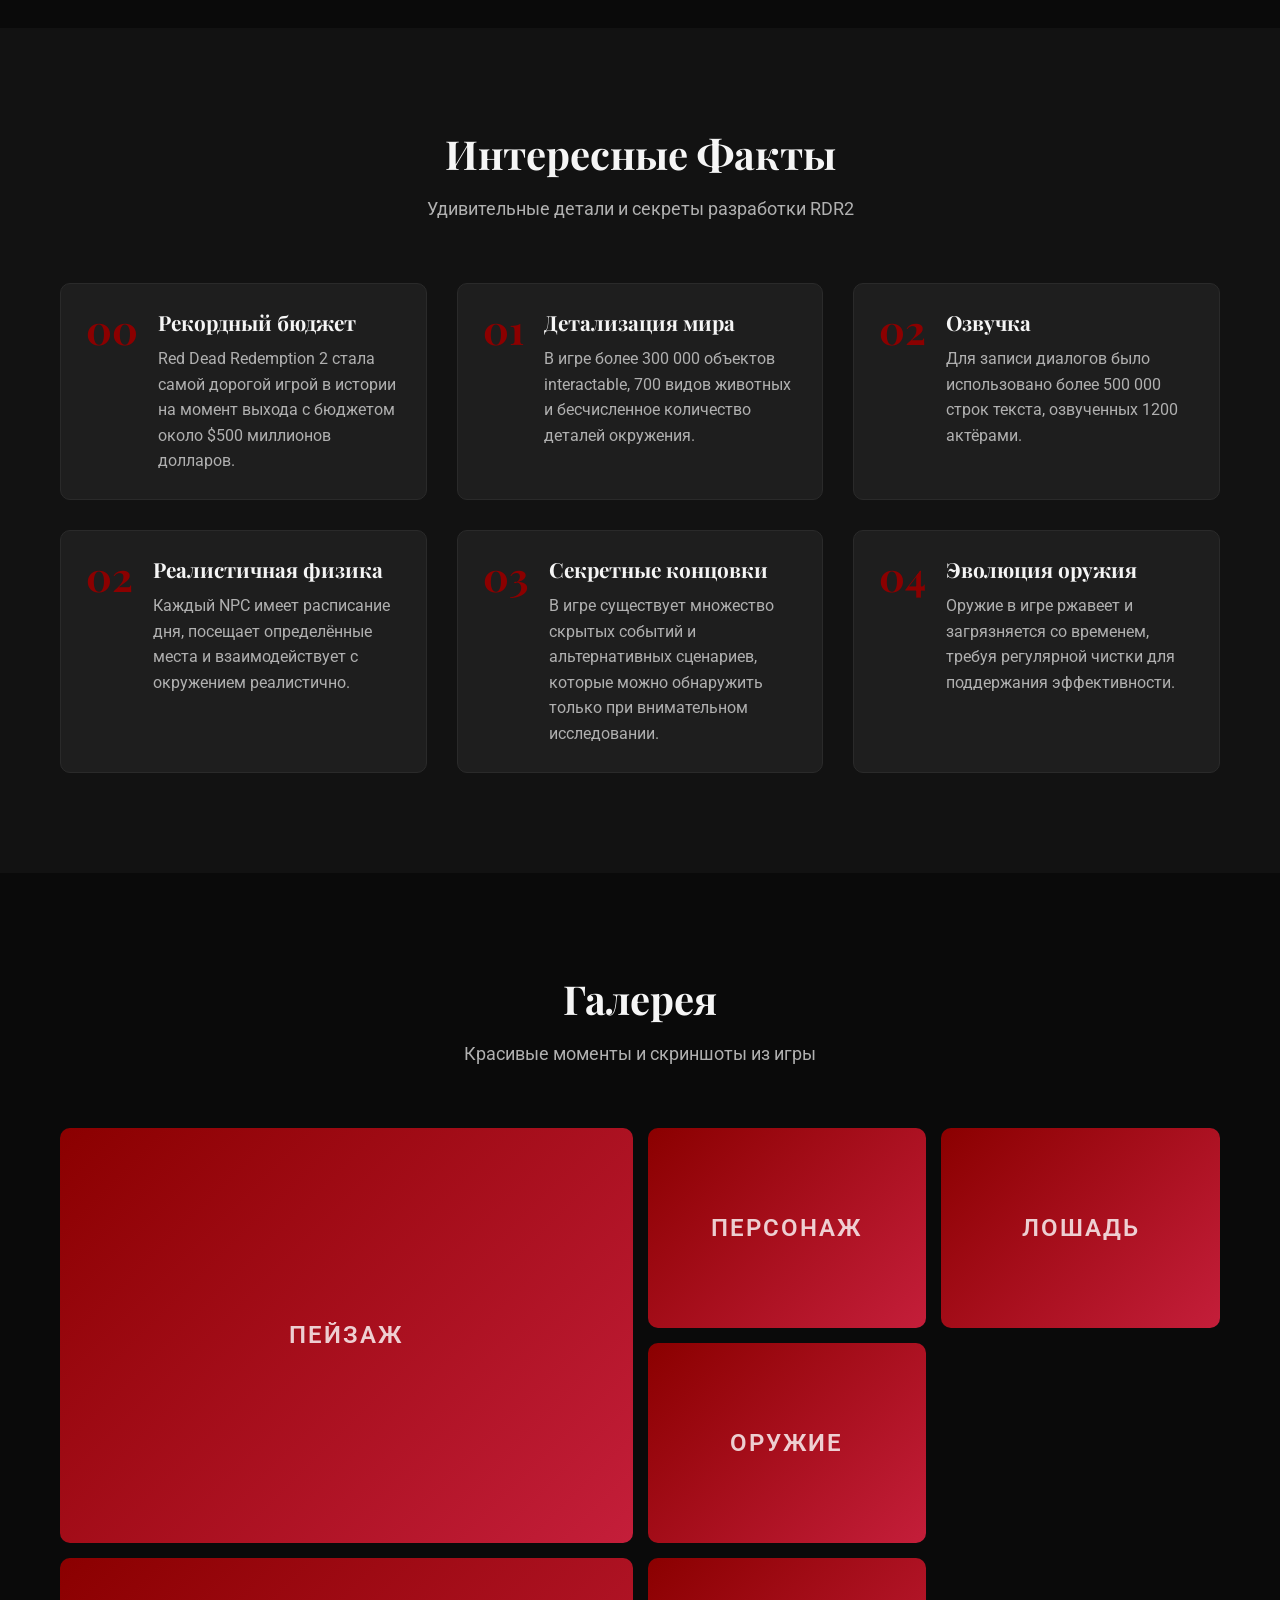
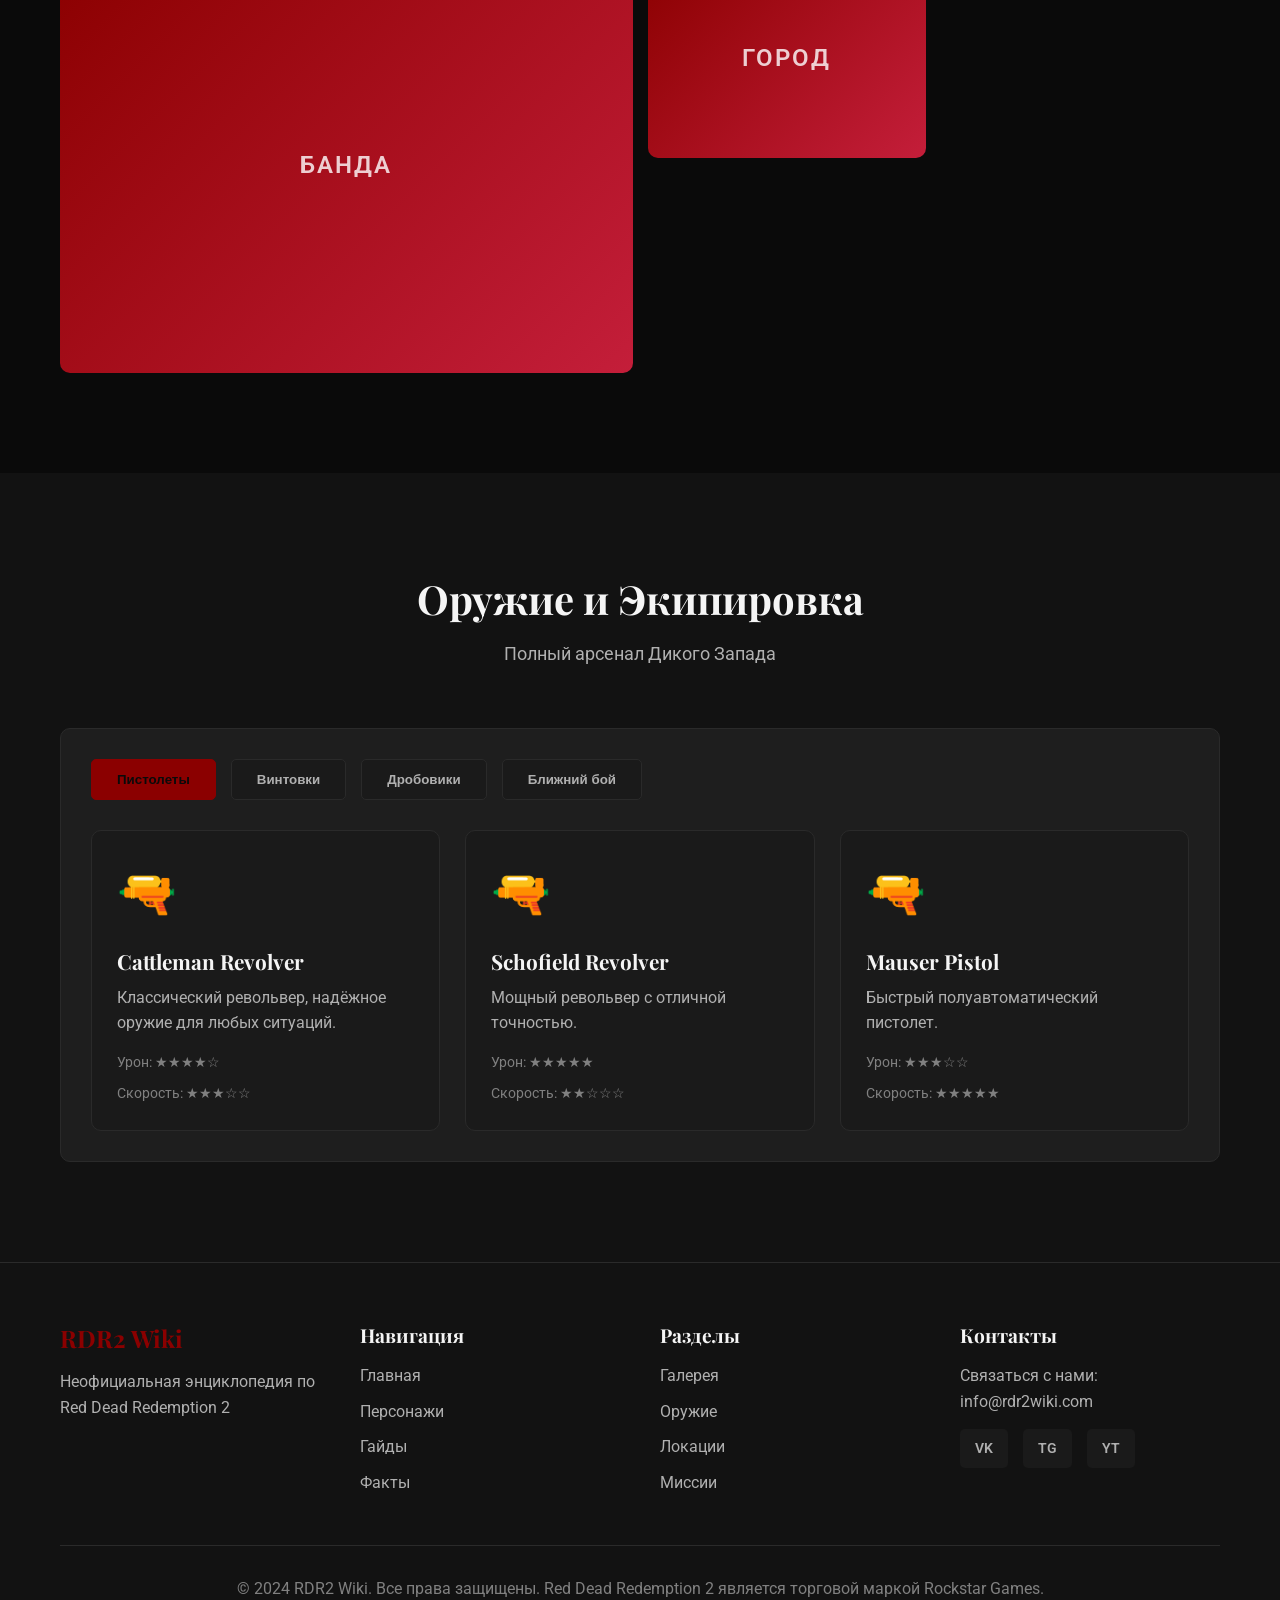
==== commit 901c99c3: "Theme" ====
--- a/index.html
+++ b/index.html
@@ -25,6 +25,13 @@
                         <li><a href="weapons.html" class="nav-link">Оружие</a></li>
                     </ul>
                 </nav>
+                <button class="theme-toggle" aria-label="Сменить тему">
+                    <span>🌙</span>
+                    <span class="theme-toggle-track">
+                        <span class="theme-toggle-thumb"></span>
+                    </span>
+                    <span>☀️</span>
+                </button>
                 <button class="mobile-menu-btn" aria-label="Меню">
                     <span></span>
                     <span></span>
--- a/styles.css
+++ b/styles.css
@@ -8,3 +8,4 @@
 @import url('css/components.css');
 @import url('css/pages.css');
 @import url('css/responsive.css');
+@import url('css/theme.css');
